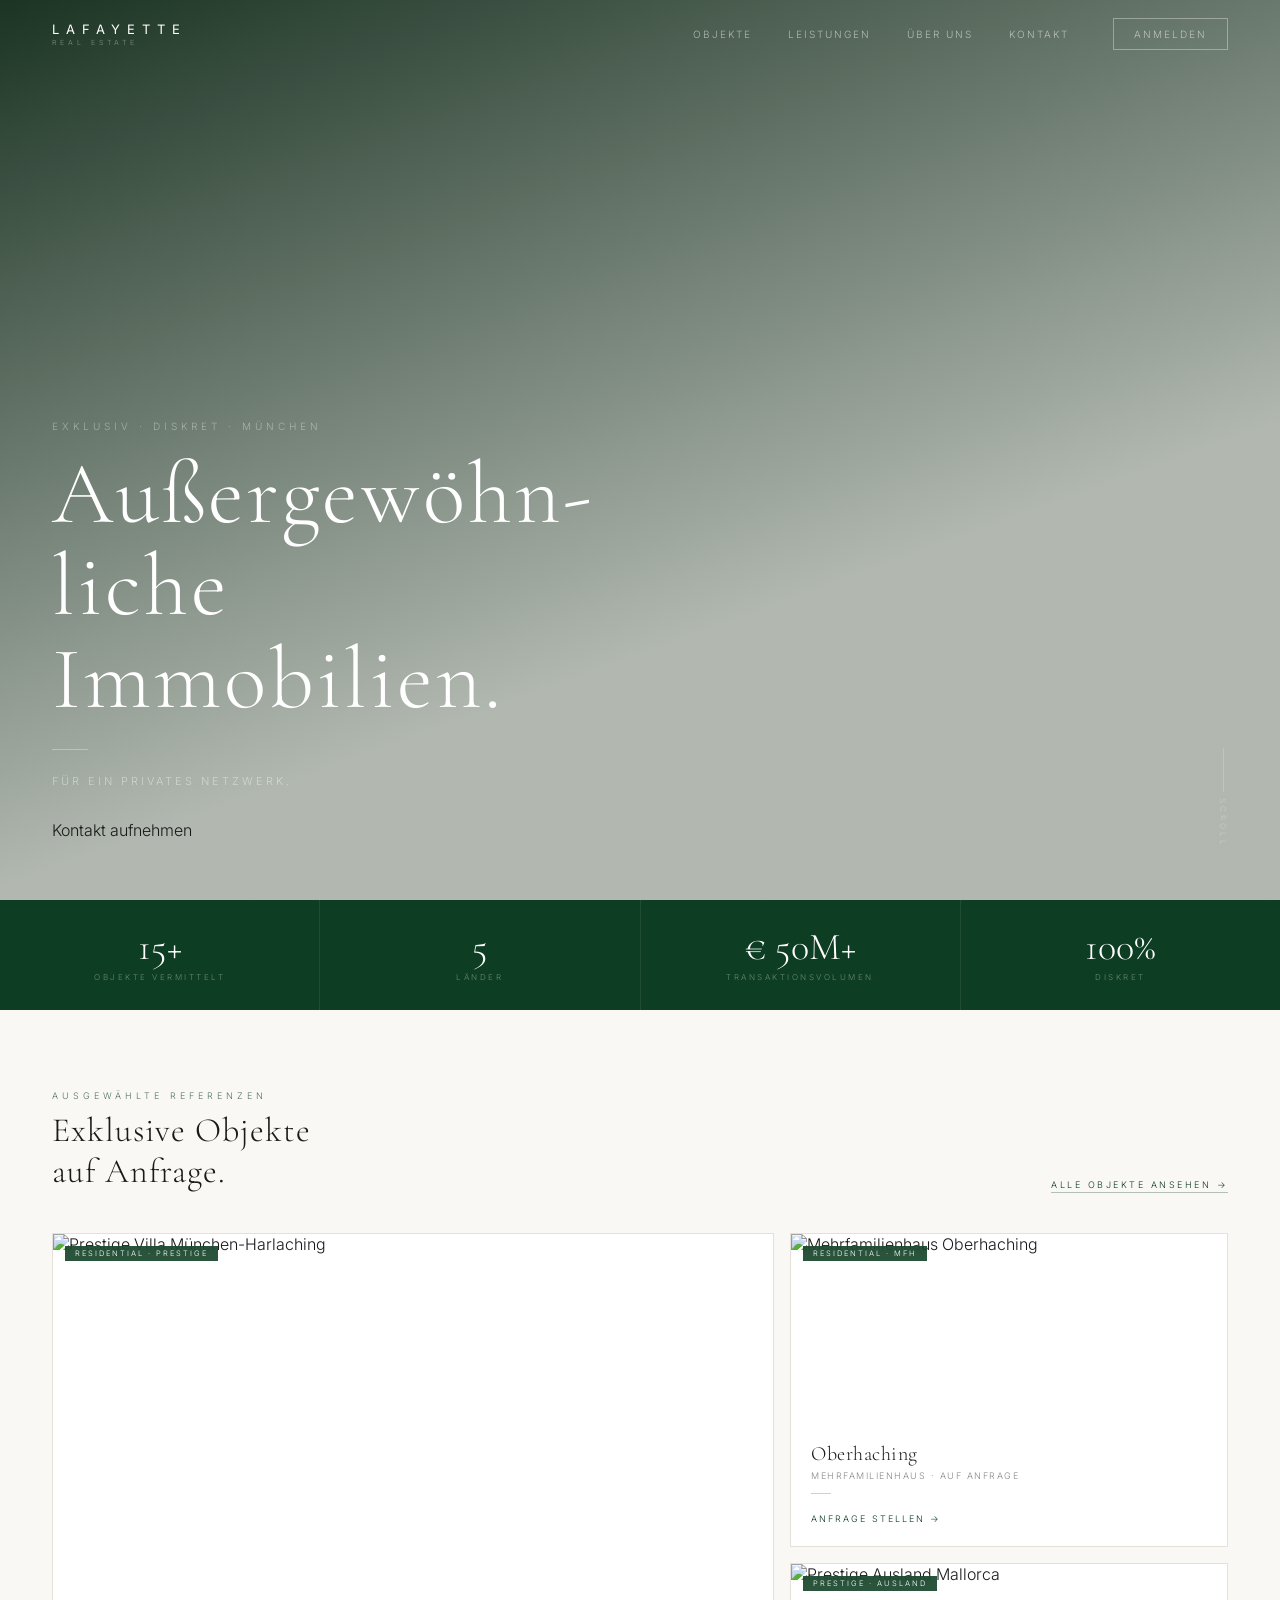
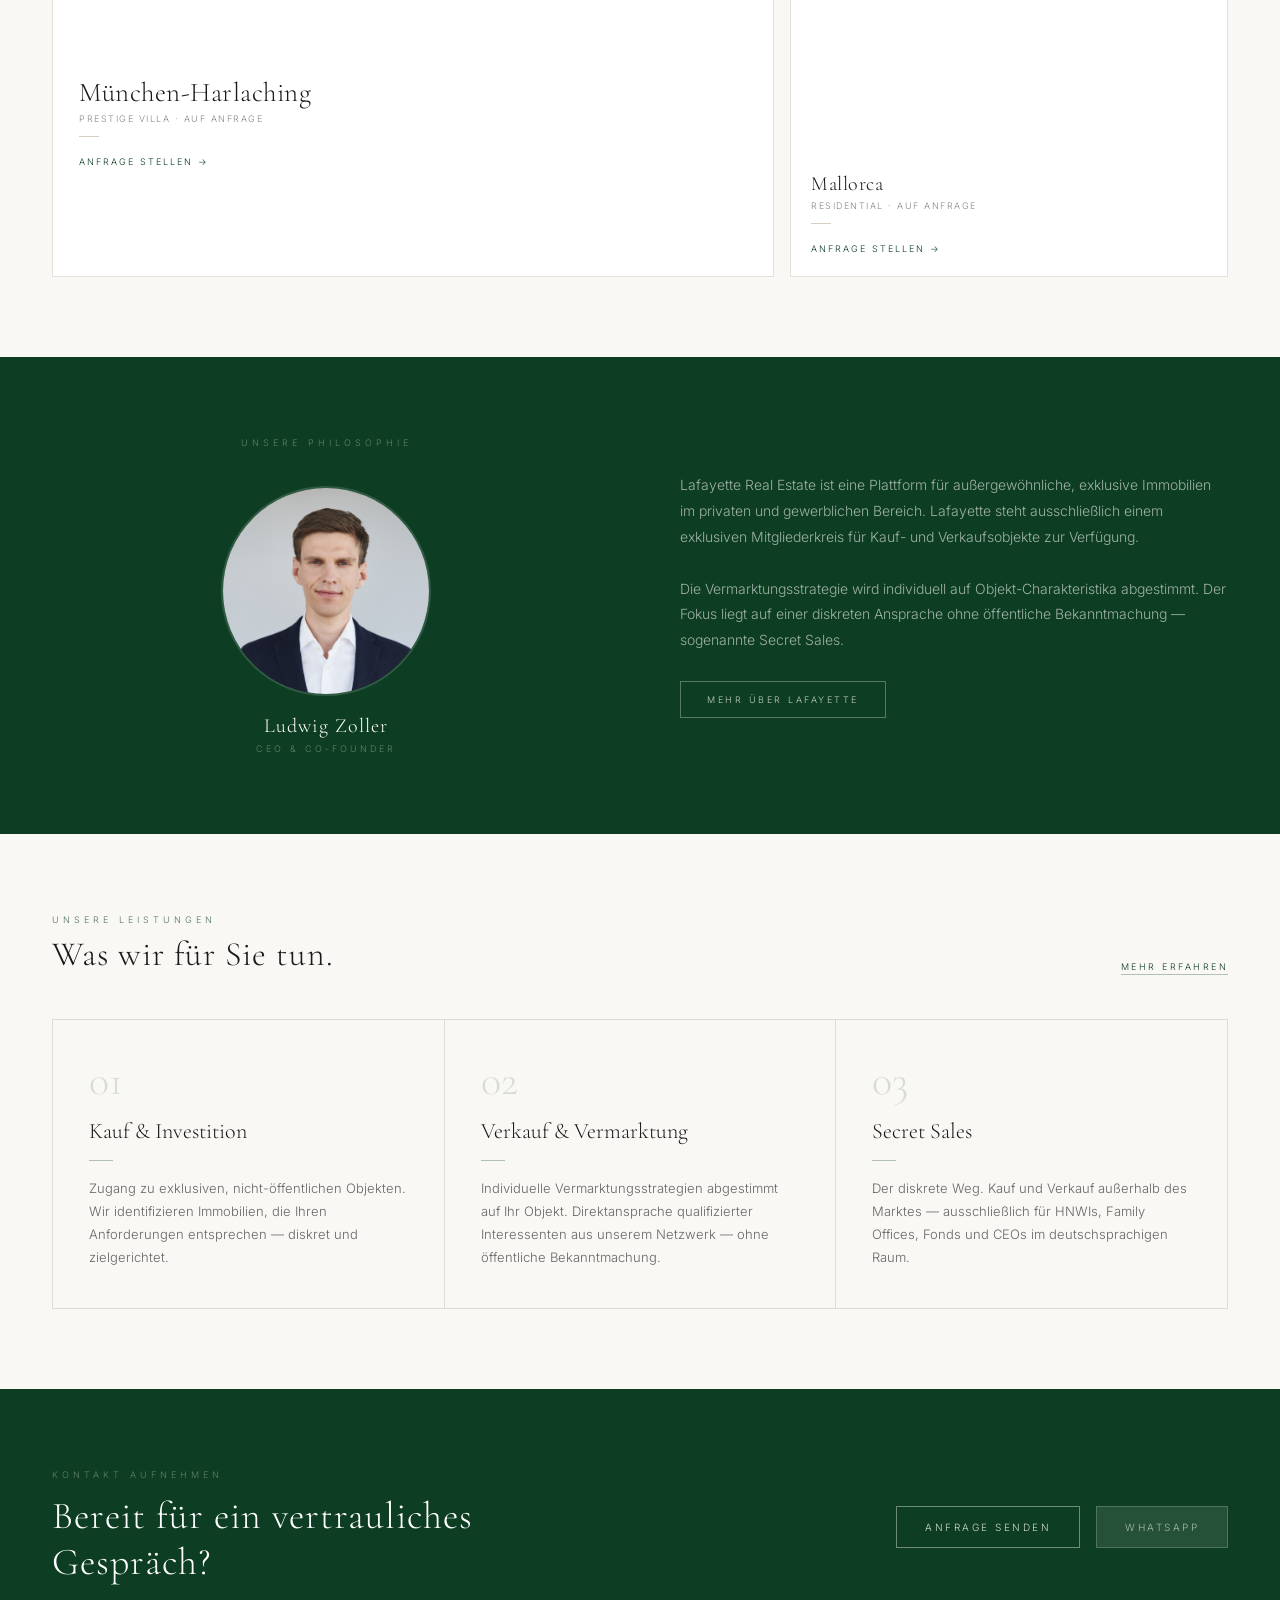
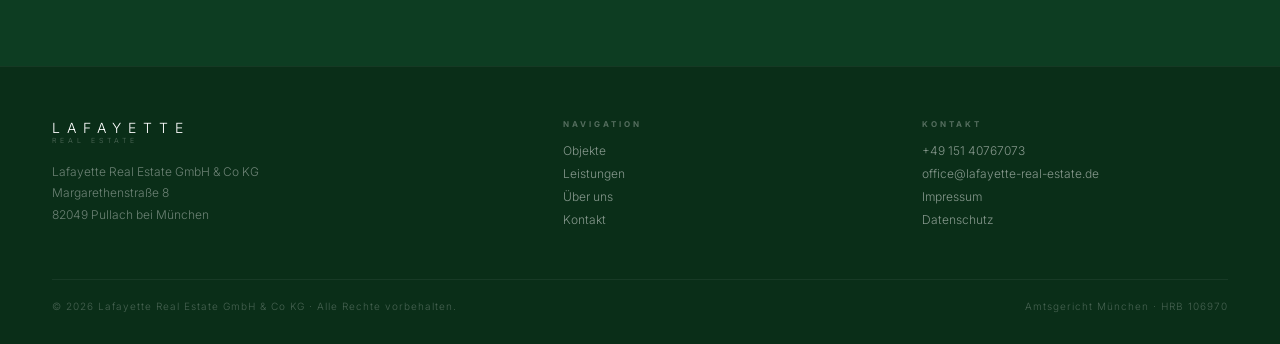
==== index.html @ db7fe3e7 "feat: build homepage (index.html) — hero, stats, properties, philosophy, services, CTA" ====
<!DOCTYPE html>
<html lang="de">
<head>
  <meta charset="UTF-8">
  <meta name="viewport" content="width=device-width, initial-scale=1">
  <title>Lafayette Real Estate — Exklusive Immobilien München</title>
  <meta name="description" content="Lafayette Real Estate ist eine Plattform für außergewöhnliche exklusive Immobilien im privaten und gewerblichen Bereich.">

  <link rel="preconnect" href="https://fonts.googleapis.com">
  <link rel="preconnect" href="https://fonts.gstatic.com" crossorigin>
  <link href="https://fonts.googleapis.com/css2?family=Cormorant+Garamond:ital,wght@0,200;0,300;0,400;1,200;1,300&family=Inter:wght@300;400;500&display=swap" rel="stylesheet">

  <link rel="stylesheet" href="assets/css/variables.css">
  <link rel="stylesheet" href="assets/css/base.css">
  <link rel="stylesheet" href="assets/css/components/navbar.css">
  <link rel="stylesheet" href="assets/css/components/footer.css">
  <link rel="stylesheet" href="assets/css/components/property-card.css">
  <link rel="stylesheet" href="assets/css/components/buttons.css">
  <link rel="stylesheet" href="assets/css/components/forms.css">
  <link rel="stylesheet" href="assets/css/components/page-hero.css">
  <link rel="stylesheet" href="assets/css/pages/home.css">
</head>
<body>

  <!-- ======= NAVBAR ======= -->
  <nav id="main-nav">
    <a href="index.html" class="nav-logo">
      <div class="nav-logo__name">Lafayette</div>
      <div class="nav-logo__sub">Real Estate</div>
    </a>
    <div class="nav-links">
      <a href="objekte.html">Objekte</a>
      <a href="leistungen.html">Leistungen</a>
      <a href="ueber-uns.html">Über uns</a>
      <a href="kontakt.html">Kontakt</a>
      <a href="anmelden.html" class="nav-links__cta">Anmelden</a>
    </div>
  </nav>

  <main>

    <!-- ======= HERO ======= -->
    <section class="hero">
      <div class="hero-body">
        <div class="hero-eyebrow">Exklusiv · Diskret · München</div>
        <h1 class="hero-headline">Außer&shy;gewöhn&shy;liche<br>Immo&shy;bilien.</h1>
        <div class="hero-divider"></div>
        <div class="hero-tagline">Für ein privates Netzwerk.</div>
        <a href="kontakt.html" class="hero-cta">Kontakt aufnehmen</a>
      </div>
      <div class="hero-scroll">
        <div class="scroll-line"></div>
        <span>Scroll</span>
      </div>
    </section>

    <!-- ======= STATS BAR ======= -->
    <div class="stats-bar">
      <div class="stat-item">
        <div class="stat-num">15+</div>
        <div class="stat-lbl">Objekte vermittelt</div>
      </div>
      <div class="stat-item">
        <div class="stat-num">5</div>
        <div class="stat-lbl">Länder</div>
      </div>
      <div class="stat-item">
        <div class="stat-num">€ 50M+</div>
        <div class="stat-lbl">Transaktionsvolumen</div>
      </div>
      <div class="stat-item">
        <div class="stat-num">100%</div>
        <div class="stat-lbl">Diskret</div>
      </div>
    </div>

    <!-- ======= FEATURED PROPERTIES ======= -->
    <section class="featured">
      <div class="section-header">
        <div>
          <div class="section-label">Ausgewählte Referenzen</div>
          <h2 class="section-title">Exklusive Objekte<br>auf Anfrage.</h2>
        </div>
        <a href="objekte.html" class="view-all">Alle Objekte ansehen →</a>
      </div>

      <div class="prop-grid">

        <!-- Card 1: large, spanning 2 rows -->
        <div class="prop-card prop-card-main" data-categories="residential prestige">
          <div class="prop-card__img">
            <img src="https://images.unsplash.com/photo-1600596542815-ffad4c1539a9?w=1000&q=85" alt="Prestige Villa München-Harlaching">
            <div class="prop-badge">Residential · Prestige</div>
          </div>
          <div class="prop-card__body">
            <div class="prop-card__location">München-Harlaching</div>
            <div class="prop-card__type">Prestige Villa · Auf Anfrage</div>
            <div class="prop-card__divider"></div>
            <a href="objekte/musterhaus.html" class="prop-card__cta">Anfrage stellen →</a>
          </div>
        </div>

        <!-- Card 2: small, top right -->
        <div class="prop-card prop-card-side" data-categories="residential mfh">
          <div class="prop-card__img">
            <img src="https://images.unsplash.com/photo-1613977257363-707ba9348227?w=700&q=80" alt="Mehrfamilienhaus Oberhaching">
            <div class="prop-badge">Residential · MFH</div>
          </div>
          <div class="prop-card__body">
            <div class="prop-card__location">Oberhaching</div>
            <div class="prop-card__type">Mehrfamilienhaus · Auf Anfrage</div>
            <div class="prop-card__divider"></div>
            <a href="objekte.html" class="prop-card__cta">Anfrage stellen →</a>
          </div>
        </div>

        <!-- Card 3: small, bottom right -->
        <div class="prop-card prop-card-side" data-categories="prestige ausland">
          <div class="prop-card__img">
            <img src="https://images.unsplash.com/photo-1512917774080-9991f1c4c750?w=700&q=80" alt="Prestige Ausland Mallorca">
            <div class="prop-badge">Prestige · Ausland</div>
          </div>
          <div class="prop-card__body">
            <div class="prop-card__location">Mallorca</div>
            <div class="prop-card__type">Residential · Auf Anfrage</div>
            <div class="prop-card__divider"></div>
            <a href="objekte.html" class="prop-card__cta">Anfrage stellen →</a>
          </div>
        </div>

      </div>
    </section>

    <!-- ======= PHILOSOPHY ======= -->
    <section class="philosophy">
      <div style="display:flex;flex-direction:column;align-items:center;text-align:center;gap:18px;">
        <div class="phil-label" style="text-align:center">Unsere Philosophie</div>
        <div style="width:210px;height:210px;border-radius:50%;overflow:hidden;border:2px solid rgba(255,255,255,0.15);flex-shrink:0;">
          <img src="assets/images/ludwig_company.jpg" alt="Ludwig Zoller — CEO &amp; Co-Founder Lafayette Real Estate" style="width:100%;height:100%;object-fit:cover;object-position:top;">
        </div>
        <div>
          <div style="font-family:'Cormorant Garamond',serif;font-weight:300;font-size:20px;letter-spacing:1px;color:white;">Ludwig Zoller</div>
          <div style="font-family:'Inter',sans-serif;font-size:9px;letter-spacing:3px;color:rgba(255,255,255,0.35);text-transform:uppercase;margin-top:5px;">CEO &amp; Co-Founder</div>
        </div>
      </div>
      <div>
        <p class="phil-body">Lafayette Real Estate ist eine Plattform für außergewöhnliche, exklusive Immobilien im privaten und gewerblichen Bereich. Lafayette steht ausschließlich einem exklusiven Mitgliederkreis für Kauf- und Verkaufsobjekte zur Verfügung.<br><br>Die Vermarktungsstrategie wird individuell auf Objekt-Charakteristika abgestimmt. Der Fokus liegt auf einer diskreten Ansprache ohne öffentliche Bekanntmachung — sogenannte Secret Sales.</p>
        <a href="ueber-uns.html" class="phil-cta">Mehr über Lafayette</a>
      </div>
    </section>

    <!-- ======= SERVICES ======= -->
    <section class="services">
      <div class="section-header">
        <div>
          <div class="section-label">Unsere Leistungen</div>
          <h2 class="section-title">Was wir für Sie tun.</h2>
        </div>
        <a href="leistungen.html" class="view-all">Mehr erfahren</a>
      </div>
      <div class="services-grid">
        <div class="service-item">
          <div class="service-num">01</div>
          <div class="service-name">Kauf &amp; Investition</div>
          <div class="service-divider"></div>
          <p class="service-desc">Zugang zu exklusiven, nicht-öffentlichen Objekten. Wir identifizieren Immobilien, die Ihren Anforderungen entsprechen — diskret und zielgerichtet.</p>
        </div>
        <div class="service-item">
          <div class="service-num">02</div>
          <div class="service-name">Verkauf &amp; Vermarktung</div>
          <div class="service-divider"></div>
          <p class="service-desc">Individuelle Vermarktungsstrategien abgestimmt auf Ihr Objekt. Direktansprache qualifizierter Interessenten aus unserem Netzwerk — ohne öffentliche Bekanntmachung.</p>
        </div>
        <div class="service-item">
          <div class="service-num">03</div>
          <div class="service-name">Secret Sales</div>
          <div class="service-divider"></div>
          <p class="service-desc">Der diskrete Weg. Kauf und Verkauf außerhalb des Marktes — ausschließlich für HNWIs, Family Offices, Fonds und CEOs im deutschsprachigen Raum.</p>
        </div>
      </div>
    </section>

    <!-- ======= CONTACT CTA ======= -->
    <section class="contact-cta">
      <div class="cta-text">
        <div class="cta-label">Kontakt aufnehmen</div>
        <h2 class="cta-headline">Bereit für ein vertrauliches Gespräch?</h2>
      </div>
      <div class="cta-btns">
        <a href="kontakt.html" class="cta-btn-ghost">Anfrage senden</a>
        <a href="https://wa.me/4915140767073" class="cta-btn-wa" target="_blank" rel="noopener noreferrer">WhatsApp</a>
      </div>
    </section>

  </main>

  <!-- ======= FOOTER ======= -->
  <footer class="site-footer">
    <div class="footer-top">
      <div class="footer-brand">
        <div class="logo-name">Lafayette</div>
        <div class="logo-sub">Real Estate</div>
        <p>Lafayette Real Estate GmbH &amp; Co KG<br>Margarethenstraße 8<br>82049 Pullach bei München</p>
      </div>
      <div class="footer-col">
        <h4>Navigation</h4>
        <a href="objekte.html">Objekte</a>
        <a href="leistungen.html">Leistungen</a>
        <a href="ueber-uns.html">Über uns</a>
        <a href="kontakt.html">Kontakt</a>
      </div>
      <div class="footer-col">
        <h4>Kontakt</h4>
        <a href="tel:+4915140767073">+49 151 40767073</a>
        <a href="mailto:office@lafayette-real-estate.de">office@lafayette-real-estate.de</a>
        <a href="impressum.html">Impressum</a>
        <a href="datenschutz.html">Datenschutz</a>
      </div>
    </div>
    <div class="footer-bottom">
      <p>© 2026 Lafayette Real Estate GmbH &amp; Co KG · Alle Rechte vorbehalten.</p>
      <p>Amtsgericht München · HRB 106970</p>
    </div>
  </footer>

  <script src="assets/js/nav.js"></script>
</body>
</html>
---- assets/css/variables.css ----
:root {
  --color-green:       #0D3D22;
  --color-green-dark:  #0A2E18;
  --color-cream:       #FAF8F4;
  --color-white:       #FFFFFF;
  --color-charcoal:    #1A1A1A;
  --color-gold:        #C9A96E;
  --color-border:      #E5E0D8;
  --color-text-muted:  #666666;
  --color-text-light:  rgba(255,255,255,0.75);
  --color-text-faint:  rgba(255,255,255,0.4);

  --font-display: 'Cormorant Garamond', Georgia, serif;
  --font-body:    'Inter', -apple-system, sans-serif;

  --space-xs:  8px;
  --space-sm:  16px;
  --space-md:  32px;
  --space-lg:  52px;
  --space-xl:  80px;

  --transition-base: 0.25s ease;
  --transition-nav:  0.35s ease;
}
---- assets/css/base.css ----
*, *::before, *::after { margin: 0; padding: 0; box-sizing: border-box; }
html { scroll-behavior: smooth; }
body {
  font-family: var(--font-body);
  font-weight: 300;
  background: var(--color-cream);
  color: var(--color-charcoal);
  -webkit-font-smoothing: antialiased;
  overflow-x: hidden;
}
a { text-decoration: none; color: inherit; }
img { display: block; max-width: 100%; }
h1, h2, h3 { font-family: var(--font-display); font-weight: 300; line-height: 1.15; }

.section-label {
  font-family: var(--font-body);
  font-size: 9px;
  letter-spacing: 4px;
  text-transform: uppercase;
  color: var(--color-green);
  opacity: 0.7;
  margin-bottom: 10px;
}
.section-label--light {
  color: var(--color-text-faint);
  opacity: 1;
}
---- assets/css/components/navbar.css ----
/* ============ NAVBAR ============ */
#main-nav {
  position: fixed;
  top: 0;
  left: 0;
  right: 0;
  z-index: 100;
  padding: 0 var(--space-lg);
  height: 68px;
  display: flex;
  align-items: center;
  justify-content: space-between;
  transition: background var(--transition-nav), border-color var(--transition-nav);
  background: transparent;
  border-bottom: 1px solid transparent;
}
#main-nav.scrolled {
  background: rgba(10, 40, 22, 0.97);
  border-bottom: 1px solid rgba(255, 255, 255, 0.07);
  backdrop-filter: blur(8px);
}

.nav-logo {
  display: flex;
  flex-direction: column;
  gap: 1px;
  text-decoration: none;
}
.nav-logo__name {
  font-family: var(--font-body);
  font-size: 13px;
  letter-spacing: 7px;
  font-weight: 400;
  color: var(--color-white);
  text-transform: uppercase;
}
.nav-logo__sub {
  font-family: var(--font-body);
  font-size: 7px;
  letter-spacing: 4px;
  color: var(--color-text-faint);
  text-transform: uppercase;
}

.nav-links {
  display: flex;
  gap: 36px;
  align-items: center;
}
.nav-links a {
  font-family: var(--font-body);
  font-size: 10px;
  letter-spacing: 2px;
  text-transform: uppercase;
  color: rgba(255, 255, 255, 0.55);
  text-decoration: none;
  transition: color var(--transition-base);
}
.nav-links a:hover { color: var(--color-white); }
.nav-links a.active {
  color: var(--color-white);
  border-bottom: 1px solid rgba(255, 255, 255, 0.4);
  padding-bottom: 2px;
}

.nav-links__cta {
  border: 1px solid rgba(255, 255, 255, 0.35);
  padding: 9px 20px;
  font-family: var(--font-body);
  font-size: 9px;
  letter-spacing: 2.5px;
  text-transform: uppercase;
  color: rgba(255, 255, 255, 0.85);
  text-decoration: none;
  transition: background var(--transition-base), color var(--transition-base);
  margin-left: 8px;
}
.nav-links__cta:hover { background: rgba(255, 255, 255, 0.1); }

/* Inner-page variant: solid green background, not fixed */
.site-nav {
  background: var(--color-green);
  padding: 0 var(--space-lg);
  height: 68px;
  display: flex;
  align-items: center;
  justify-content: space-between;
  border-bottom: 1px solid rgba(255, 255, 255, 0.07);
}
---- assets/css/components/footer.css ----
/* ============ FOOTER ============ */
.site-footer {
  background: var(--color-green-dark);
  padding: var(--space-lg) var(--space-lg) 32px;
  border-top: 1px solid rgba(255, 255, 255, 0.05);
}

.footer-top {
  display: grid;
  grid-template-columns: 1.5fr 1fr 1fr;
  gap: var(--space-lg);
  margin-bottom: 44px;
}

.footer-brand .logo-name {
  font-family: var(--font-body);
  font-size: 14px;
  letter-spacing: 7px;
  color: var(--color-white);
  text-transform: uppercase;
}
.footer-brand .logo-sub {
  font-family: var(--font-body);
  font-size: 7px;
  letter-spacing: 4px;
  color: rgba(255, 255, 255, 0.3);
  text-transform: uppercase;
  margin-bottom: 16px;
}
.footer-brand p {
  font-family: var(--font-body);
  font-size: 12px;
  color: rgba(255, 255, 255, 0.4);
  line-height: 1.8;
  font-weight: 300;
}

.footer-col h4 {
  font-family: var(--font-body);
  font-size: 8px;
  letter-spacing: 3px;
  text-transform: uppercase;
  color: rgba(255, 255, 255, 0.3);
  margin-bottom: 14px;
}
.footer-col a {
  display: block;
  font-family: var(--font-body);
  font-size: 12px;
  color: rgba(255, 255, 255, 0.5);
  text-decoration: none;
  margin-bottom: 8px;
  transition: color var(--transition-base);
  font-weight: 300;
}
.footer-col a:hover { color: rgba(255, 255, 255, 0.85); }

.footer-bottom {
  border-top: 1px solid rgba(255, 255, 255, 0.06);
  padding-top: 20px;
  display: flex;
  justify-content: space-between;
  align-items: center;
}
.footer-bottom p {
  font-family: var(--font-body);
  font-size: 10px;
  color: rgba(255, 255, 255, 0.25);
  letter-spacing: 1px;
}
---- assets/css/components/property-card.css ----
/* ============ PROPERTY CARD ============ */
.prop-card {
  background: var(--color-white);
  border: 1px solid var(--color-border);
  overflow: hidden;
  cursor: pointer;
  transition: box-shadow var(--transition-base);
}
.prop-card:hover { box-shadow: 0 8px 32px rgba(0, 0, 0, 0.08); }

.prop-card__img {
  position: relative;
  overflow: hidden;
}
.prop-card__img img {
  width: 100%;
  height: 100%;
  object-fit: cover;
  display: block;
  transition: transform 0.6s ease;
}
.prop-card:hover .prop-card__img img { transform: scale(1.04); }

.prop-badge {
  position: absolute;
  top: 12px;
  left: 12px;
  background: rgba(13, 61, 34, 0.88);
  backdrop-filter: blur(4px);
  padding: 3px 10px;
  font-family: var(--font-body);
  font-size: 7.5px;
  letter-spacing: 2px;
  color: var(--color-white);
  text-transform: uppercase;
}

.prop-card__body {
  padding: 18px 20px 20px;
}

.prop-card__location {
  font-family: var(--font-display);
  font-weight: 300;
  font-size: 20px;
  color: var(--color-charcoal);
  letter-spacing: 0.5px;
  margin-bottom: 4px;
}

.prop-card__type {
  font-family: var(--font-body);
  font-size: 9px;
  color: #888;
  letter-spacing: 1.5px;
  text-transform: uppercase;
  margin-bottom: 12px;
}

.prop-card__divider {
  width: 20px;
  height: 1px;
  background: #D5CFC5;
  margin-bottom: 12px;
}

.prop-card__cta {
  font-family: var(--font-body);
  font-size: 9px;
  letter-spacing: 2px;
  color: var(--color-green);
  text-transform: uppercase;
}

/* Featured (home page) card size variants */
.prop-card-main { grid-row: 1 / 3; }
.prop-card-main .prop-card__img { height: 420px; }
.prop-card-main .prop-card__body { padding: 22px 26px 26px; }
.prop-card-main .prop-card__location { font-size: 27px; }
.prop-card-side .prop-card__img { height: 190px; }
---- assets/css/components/buttons.css ----
/* ============ BUTTONS ============ */
.btn-ghost {
  display: inline-block;
  align-self: flex-start;
  border: 1px solid rgba(255, 255, 255, 0.4);
  padding: 14px 32px;
  font-family: var(--font-body);
  font-size: 10px;
  letter-spacing: 3px;
  text-transform: uppercase;
  color: rgba(255, 255, 255, 0.85);
  transition: background var(--transition-base);
}
.btn-ghost:hover { background: rgba(255, 255, 255, 0.08); }

.btn-outline {
  display: inline-block;
  border: 1px solid var(--color-green);
  padding: 14px 32px;
  font-family: var(--font-body);
  font-size: 10px;
  letter-spacing: 3px;
  text-transform: uppercase;
  color: var(--color-green);
  transition: background var(--transition-base), color var(--transition-base);
}
.btn-outline:hover { background: var(--color-green); color: white; }

.btn-solid {
  display: inline-block;
  background: var(--color-green);
  border: 1px solid var(--color-green);
  padding: 14px 32px;
  font-family: var(--font-body);
  font-size: 10px;
  letter-spacing: 3px;
  text-transform: uppercase;
  color: white;
  cursor: pointer;
  transition: background var(--transition-base);
}
.btn-solid:hover { background: var(--color-green-dark); }
---- assets/css/components/forms.css ----
/* ============ FORMS ============ */
.form-group { margin-bottom: 16px; }
.form-group-row {
  display: grid;
  grid-template-columns: 1fr 1fr;
  gap: 12px;
  margin-bottom: 16px;
}

.form-label {
  font-family: var(--font-body);
  font-size: 9px;
  letter-spacing: 2.5px;
  text-transform: uppercase;
  color: #888;
  display: block;
  margin-bottom: 6px;
}

.form-input {
  width: 100%;
  border: 1px solid #E0DBD4;
  padding: 13px 16px;
  background: var(--color-white);
  font-family: var(--font-body);
  font-size: 13px;
  color: var(--color-charcoal);
  outline: none;
  transition: border-color var(--transition-base);
}
.form-input:focus { border-color: var(--color-green); }
.form-input::placeholder { color: #BBB; }

.form-select {
  width: 100%;
  border: 1px solid #E0DBD4;
  padding: 13px 16px;
  background: var(--color-white);
  font-family: var(--font-body);
  font-size: 13px;
  color: var(--color-charcoal);
  outline: none;
  appearance: none;
  background-image: url("data:image/svg+xml,%3Csvg xmlns='http://www.w3.org/2000/svg' width='10' height='6'%3E%3Cpath d='M0 0l5 6 5-6z' fill='%23aaa'/%3E%3C/svg%3E");
  background-repeat: no-repeat;
  background-position: right 16px center;
}

.form-textarea {
  width: 100%;
  border: 1px solid #E0DBD4;
  padding: 13px 16px;
  background: var(--color-white);
  font-family: var(--font-body);
  font-size: 13px;
  color: var(--color-charcoal);
  outline: none;
  resize: none;
  transition: border-color var(--transition-base);
}
.form-textarea:focus { border-color: var(--color-green); }

.form-privacy {
  font-family: var(--font-body);
  font-size: 10px;
  color: #AAA;
  line-height: 1.6;
  margin-top: 4px;
}
.form-privacy a { color: var(--color-green); text-decoration: none; }
---- assets/css/components/page-hero.css ----
/* ============ PAGE HERO (inner pages) ============ */
.page-hero {
  background: var(--color-green);
  padding: 60px var(--space-lg) var(--space-lg);
}
.page-hero__breadcrumb {
  font-family: var(--font-body);
  font-size: 9px;
  letter-spacing: 2px;
  color: rgba(255, 255, 255, 0.3);
  text-transform: uppercase;
  margin-bottom: 18px;
}
.page-hero__title {
  font-family: var(--font-display);
  font-weight: 200;
  font-size: 52px;
  letter-spacing: 3px;
  color: white;
  line-height: 1.1;
}
.page-hero__subtitle {
  font-family: var(--font-body);
  font-size: 11px;
  color: rgba(255, 255, 255, 0.4);
  letter-spacing: 2px;
  text-transform: uppercase;
  margin-top: 14px;
}
---- assets/css/pages/home.css ----
/* ============ HOME PAGE — HERO ============ */
.hero {
  position: relative;
  height: 100vh;
  min-height: 620px;
  background:
    linear-gradient(160deg, rgba(8, 35, 18, 0.92) 0%, rgba(8, 35, 18, 0.3) 65%),
    url('https://images.unsplash.com/photo-1600596542815-ffad4c1539a9?w=1800&q=85') center/cover no-repeat;
  display: flex;
  flex-direction: column;
}
.hero-body {
  flex: 1;
  display: flex;
  flex-direction: column;
  justify-content: flex-end;
  padding: 0 var(--space-lg) 60px;
}
.hero-eyebrow {
  font-family: var(--font-body);
  font-size: 10px;
  letter-spacing: 4px;
  color: var(--color-text-faint);
  text-transform: uppercase;
  margin-bottom: 16px;
}
.hero-headline {
  font-family: var(--font-display);
  font-weight: 200;
  font-size: clamp(52px, 7vw, 88px);
  line-height: 1.05;
  letter-spacing: 3px;
  color: var(--color-white);
  max-width: 640px;
}
.hero-divider {
  width: 36px;
  height: 1px;
  background: rgba(255, 255, 255, 0.3);
  margin: 24px 0;
}
.hero-tagline {
  font-family: var(--font-body);
  font-size: 11px;
  letter-spacing: 3px;
  color: rgba(255, 255, 255, 0.45);
  text-transform: uppercase;
  margin-bottom: 32px;
}
.hero-scroll {
  position: absolute;
  bottom: var(--space-lg);
  right: var(--space-lg);
  display: flex;
  flex-direction: column;
  align-items: center;
  gap: 6px;
}
.hero-scroll span {
  font-family: var(--font-body);
  font-size: 8px;
  letter-spacing: 3px;
  color: rgba(255, 255, 255, 0.3);
  writing-mode: vertical-rl;
  text-transform: uppercase;
}
.hero-scroll .scroll-line {
  width: 1px;
  height: 44px;
  background: rgba(255, 255, 255, 0.2);
}

/* ============ STATS BAR ============ */
.stats-bar {
  background: var(--color-green);
  display: flex;
}
.stat-item {
  flex: 1;
  text-align: center;
  padding: 28px 20px;
  border-right: 1px solid rgba(255, 255, 255, 0.08);
}
.stat-item:last-child { border-right: none; }
.stat-num {
  font-family: var(--font-display);
  font-weight: 200;
  font-size: 38px;
  color: var(--color-white);
  line-height: 1;
}
.stat-lbl {
  font-family: var(--font-body);
  font-size: 8px;
  letter-spacing: 2.5px;
  color: rgba(255, 255, 255, 0.38);
  text-transform: uppercase;
  margin-top: 6px;
}

/* ============ FEATURED PROPERTIES ============ */
.featured {
  background: var(--color-cream);
  padding: var(--space-xl) var(--space-lg);
}
.section-header {
  display: flex;
  justify-content: space-between;
  align-items: flex-end;
  margin-bottom: 40px;
}
.section-title {
  font-family: var(--font-display);
  font-weight: 300;
  font-size: 34px;
  letter-spacing: 1px;
  color: var(--color-charcoal);
  line-height: 1.2;
}
.view-all {
  font-family: var(--font-body);
  font-size: 9px;
  letter-spacing: 2.5px;
  text-transform: uppercase;
  color: var(--color-green);
  text-decoration: none;
  border-bottom: 1px solid rgba(13, 61, 34, 0.3);
  padding-bottom: 2px;
  white-space: nowrap;
  margin-left: 24px;
}

.prop-grid {
  display: grid;
  grid-template-columns: 1.65fr 1fr;
  grid-template-rows: auto auto;
  gap: 16px;
}

/* ============ PHILOSOPHY STRIP ============ */
.philosophy {
  background: var(--color-green);
  padding: var(--space-xl) var(--space-lg);
  display: grid;
  grid-template-columns: 1fr 1fr;
  gap: var(--space-xl);
  align-items: center;
}
.phil-label {
  font-family: var(--font-body);
  font-size: 9px;
  letter-spacing: 4px;
  text-transform: uppercase;
  color: rgba(255, 255, 255, 0.35);
  margin-bottom: 20px;
}
.phil-quote {
  font-family: var(--font-display);
  font-weight: 200;
  font-style: italic;
  font-size: 30px;
  line-height: 1.4;
  color: var(--color-white);
  letter-spacing: 0.5px;
}
.phil-body {
  font-family: var(--font-body);
  font-weight: 300;
  font-size: 14px;
  line-height: 1.85;
  color: rgba(255, 255, 255, 0.6);
  margin-bottom: 28px;
}
.phil-cta {
  display: inline-block;
  border: 1px solid rgba(255, 255, 255, 0.3);
  padding: 12px 26px;
  font-family: var(--font-body);
  font-size: 9px;
  letter-spacing: 2.5px;
  text-transform: uppercase;
  color: var(--color-text-light);
  text-decoration: none;
}

/* ============ SERVICES ============ */
.services {
  background: var(--color-cream);
  padding: var(--space-xl) var(--space-lg);
}
.services-grid {
  display: grid;
  grid-template-columns: 1fr 1fr 1fr;
  gap: 1px;
  background: #E0DBD4;
  margin-top: 44px;
  border: 1px solid #E0DBD4;
}
.service-item {
  background: var(--color-cream);
  padding: 40px 36px;
  transition: background var(--transition-base);
  cursor: default;
}
.service-item:hover { background: var(--color-white); }
.service-num {
  font-family: var(--font-display);
  font-weight: 200;
  font-size: 42px;
  color: rgba(13, 61, 34, 0.15);
  line-height: 1;
  margin-bottom: 16px;
}
.service-name {
  font-family: var(--font-display);
  font-weight: 300;
  font-size: 22px;
  color: var(--color-charcoal);
  margin-bottom: 12px;
}
.service-desc {
  font-family: var(--font-body);
  font-weight: 300;
  font-size: 13px;
  color: var(--color-text-muted);
  line-height: 1.75;
}
.service-divider {
  width: 24px;
  height: 1px;
  background: var(--color-green);
  opacity: 0.3;
  margin: 16px 0;
}

/* ============ CONTACT CTA ============ */
.contact-cta {
  background: var(--color-green);
  padding: var(--space-xl) var(--space-lg);
  display: flex;
  align-items: center;
  justify-content: space-between;
  gap: 40px;
}
.cta-label {
  font-family: var(--font-body);
  font-size: 9px;
  letter-spacing: 4px;
  text-transform: uppercase;
  color: rgba(255, 255, 255, 0.35);
  margin-bottom: 14px;
}
.cta-headline {
  font-family: var(--font-display);
  font-weight: 200;
  font-size: 38px;
  color: var(--color-white);
  line-height: 1.2;
  letter-spacing: 1px;
  max-width: 480px;
}
.cta-btns { display: flex; gap: 16px; flex-shrink: 0; }
.cta-btn-ghost {
  border: 1px solid rgba(255, 255, 255, 0.4);
  padding: 14px 28px;
  font-family: var(--font-body);
  font-size: 10px;
  letter-spacing: 2.5px;
  text-transform: uppercase;
  color: rgba(255, 255, 255, 0.8);
  text-decoration: none;
  white-space: nowrap;
}
.cta-btn-wa {
  background: rgba(255, 255, 255, 0.1);
  border: 1px solid rgba(255, 255, 255, 0.2);
  padding: 14px 28px;
  font-family: var(--font-body);
  font-size: 10px;
  letter-spacing: 2.5px;
  text-transform: uppercase;
  color: rgba(255, 255, 255, 0.6);
  text-decoration: none;
  white-space: nowrap;
}
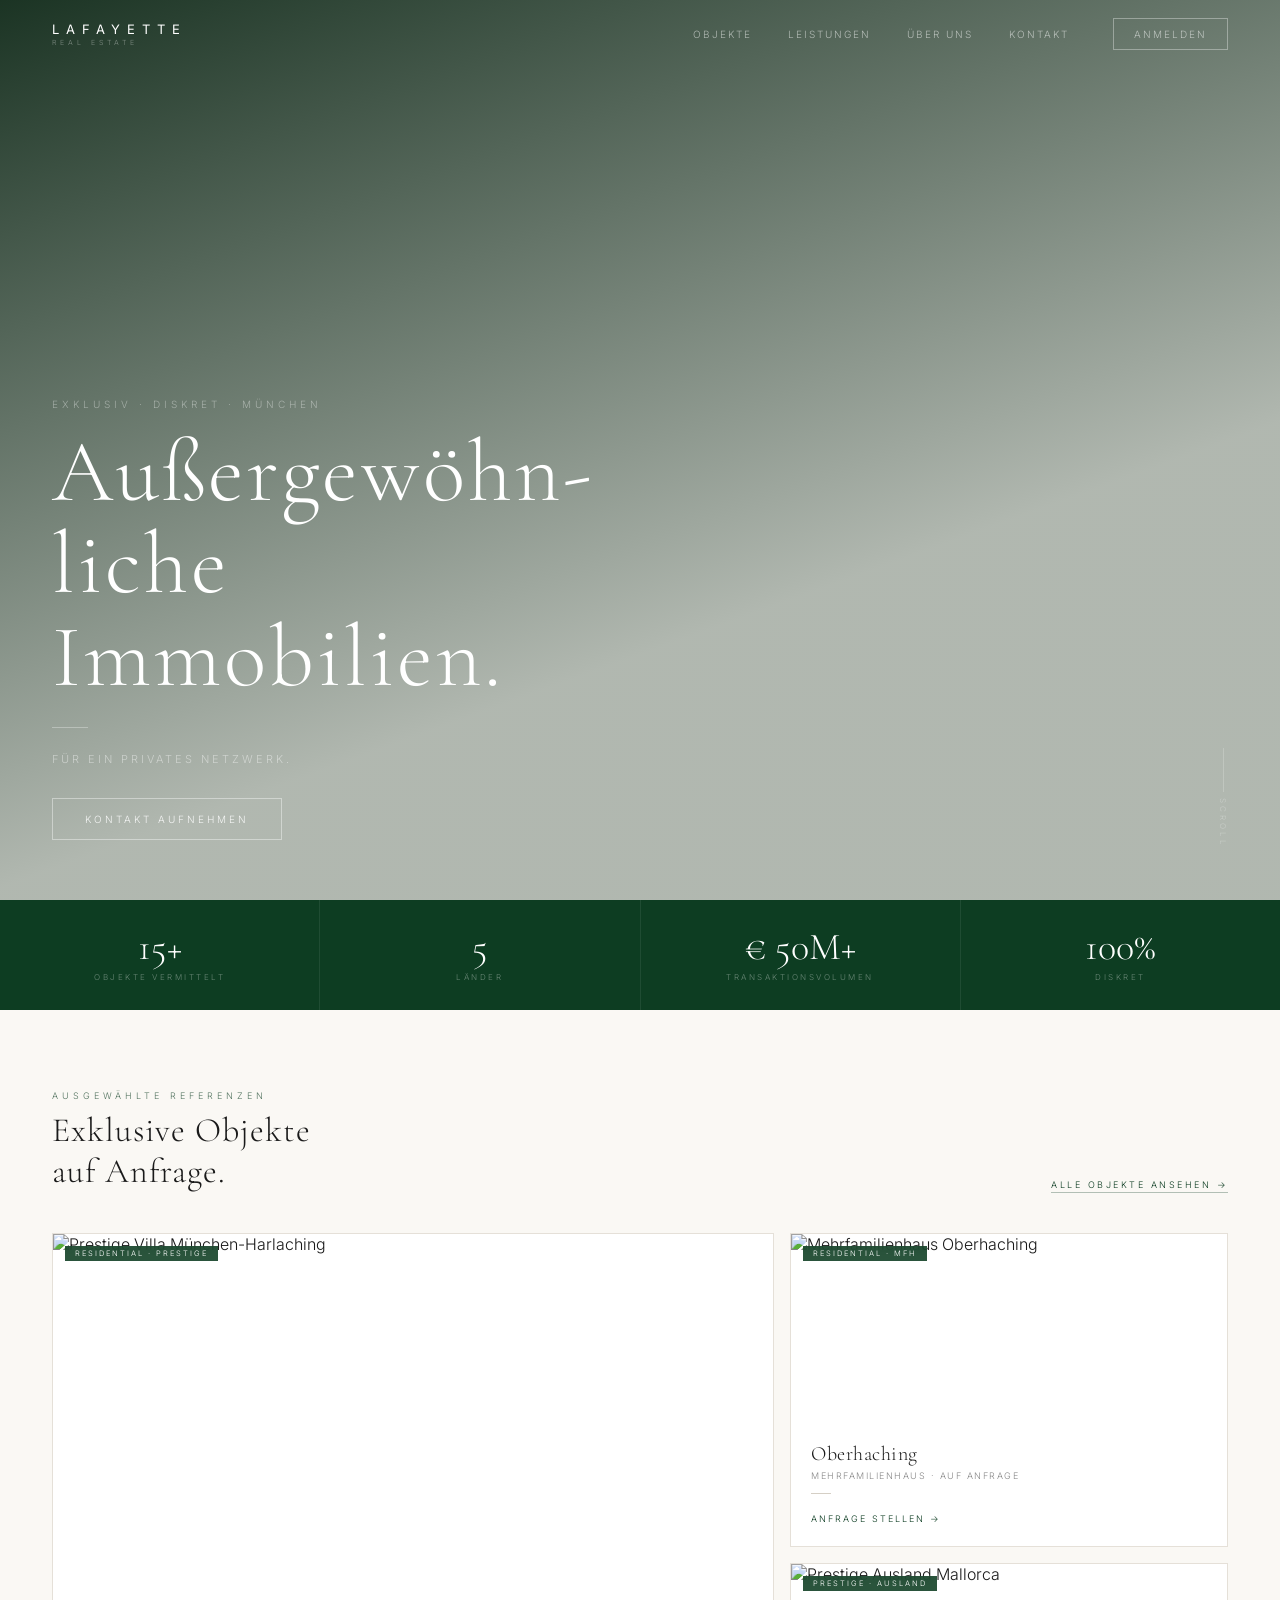
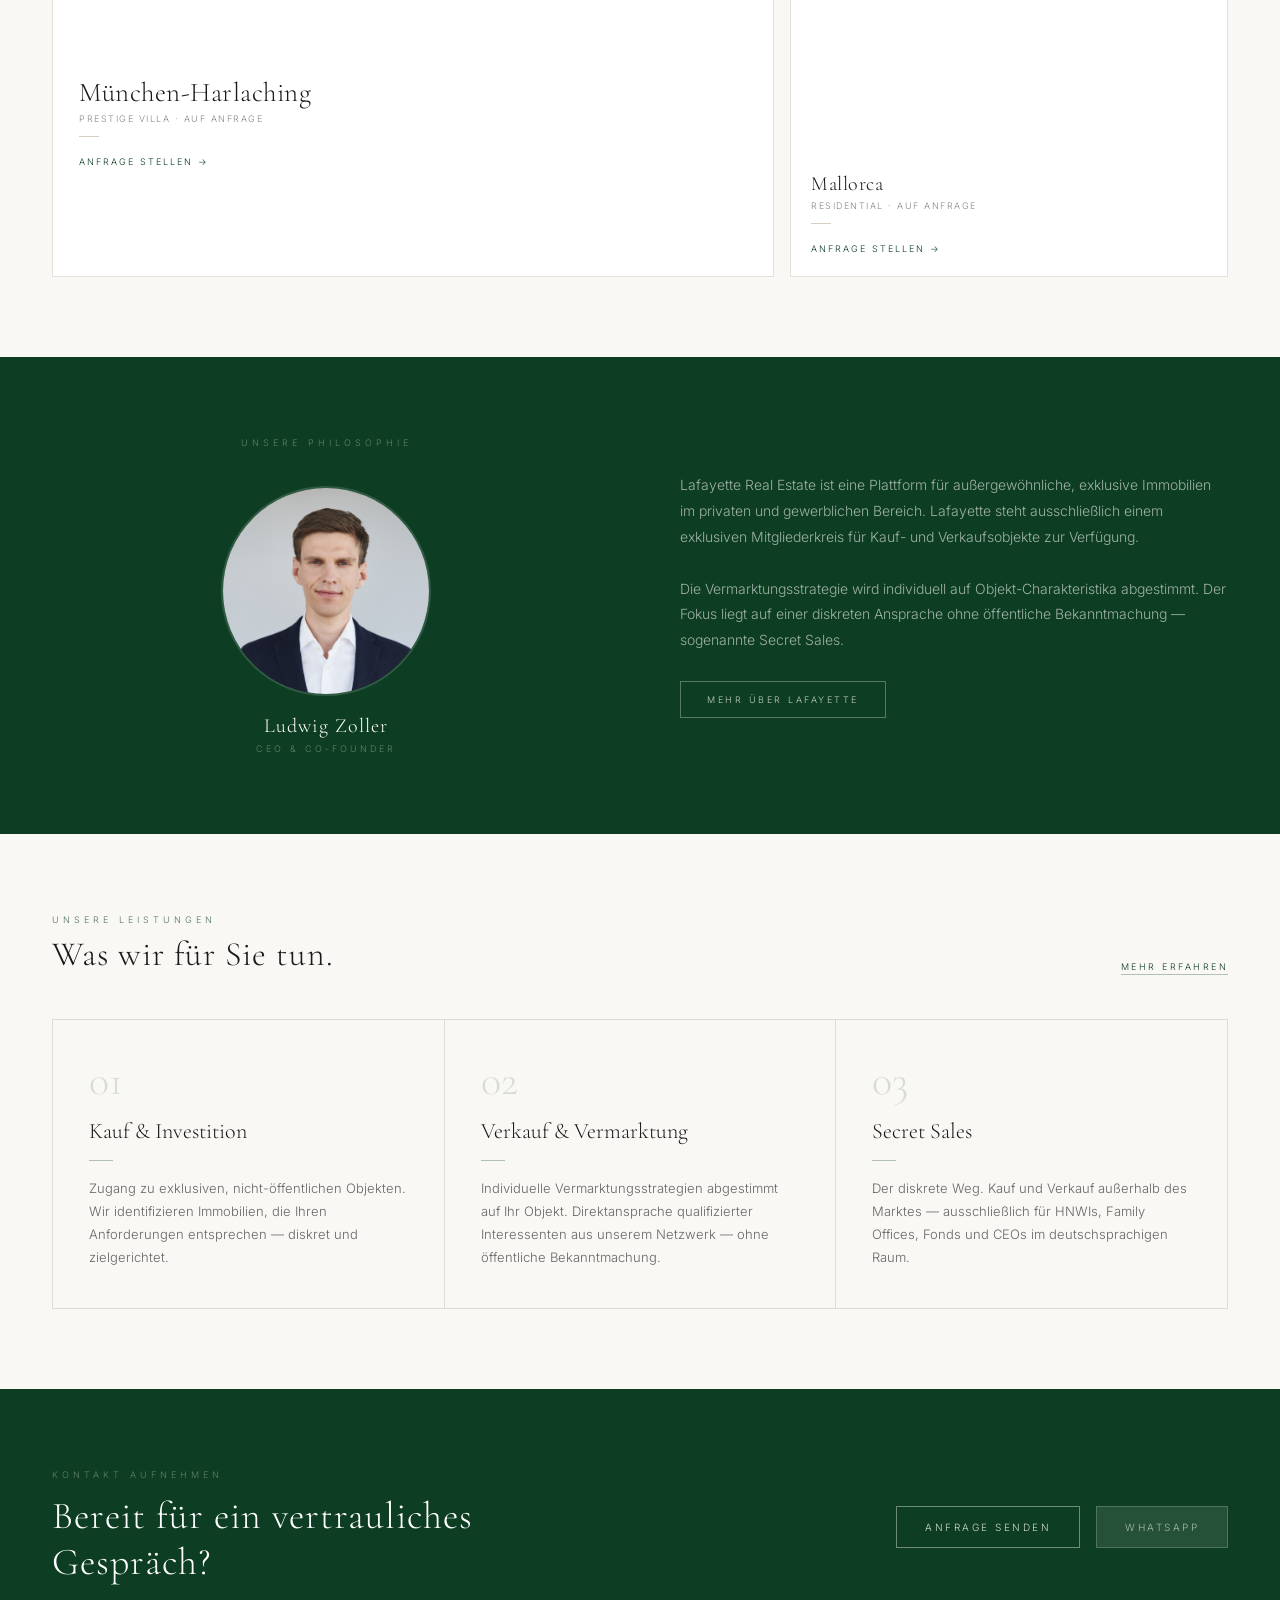
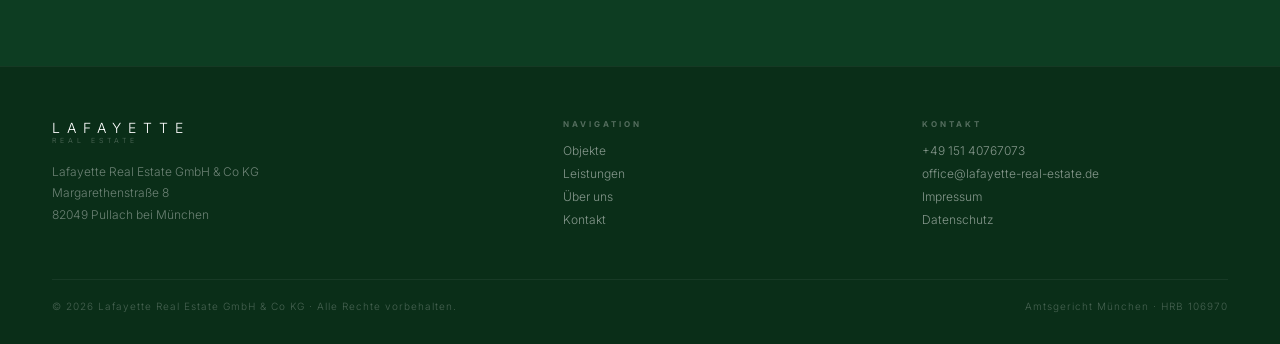
==== commit 725d1f38: "fix: code review fixes on homepage — hero CTA, philosophy CSS, accessibility, stats-bar" ====
--- a/index.html
+++ b/index.html
@@ -4,6 +4,7 @@
   <meta charset="UTF-8">
   <meta name="viewport" content="width=device-width, initial-scale=1">
   <title>Lafayette Real Estate — Exklusive Immobilien München</title>
+  <link rel="icon" href="data:,">
   <meta name="description" content="Lafayette Real Estate ist eine Plattform für außergewöhnliche exklusive Immobilien im privaten und gewerblichen Bereich.">
 
   <link rel="preconnect" href="https://fonts.googleapis.com">
@@ -23,7 +24,7 @@
 <body>
 
   <!-- ======= NAVBAR ======= -->
-  <nav id="main-nav">
+  <nav id="main-nav" aria-label="Hauptnavigation">
     <a href="index.html" class="nav-logo">
       <div class="nav-logo__name">Lafayette</div>
       <div class="nav-logo__sub">Real Estate</div>
@@ -40,13 +41,13 @@
   <main>
 
     <!-- ======= HERO ======= -->
-    <section class="hero">
+    <section class="hero" aria-labelledby="hero-headline">
       <div class="hero-body">
         <div class="hero-eyebrow">Exklusiv · Diskret · München</div>
-        <h1 class="hero-headline">Außer&shy;gewöhn&shy;liche<br>Immo&shy;bilien.</h1>
+        <h1 id="hero-headline" class="hero-headline">Außer&shy;gewöhn&shy;liche<br>Immo&shy;bilien.</h1>
         <div class="hero-divider"></div>
         <div class="hero-tagline">Für ein privates Netzwerk.</div>
-        <a href="kontakt.html" class="hero-cta">Kontakt aufnehmen</a>
+        <a href="kontakt.html" class="btn-ghost">Kontakt aufnehmen</a>
       </div>
       <div class="hero-scroll">
         <div class="scroll-line"></div>
@@ -87,44 +88,50 @@
       <div class="prop-grid">
 
         <!-- Card 1: large, spanning 2 rows -->
-        <div class="prop-card prop-card-main" data-categories="residential prestige">
-          <div class="prop-card__img">
-            <img src="https://images.unsplash.com/photo-1600596542815-ffad4c1539a9?w=1000&q=85" alt="Prestige Villa München-Harlaching">
-            <div class="prop-badge">Residential · Prestige</div>
+        <div class="prop-card-wrap featured__main" data-categories="residential">
+          <div class="prop-card prop-card-main">
+            <div class="prop-card__img">
+              <img src="https://images.unsplash.com/photo-1600596542815-ffad4c1539a9?w=1000&q=85" alt="Prestige Villa München-Harlaching">
+              <div class="prop-badge">Residential · Prestige</div>
+            </div>
+            <div class="prop-card__body">
+              <div class="prop-card__location">München-Harlaching</div>
+              <div class="prop-card__type">Prestige Villa · Auf Anfrage</div>
+              <div class="prop-card__divider"></div>
+              <a href="objekte.html" class="prop-card__cta">Anfrage stellen →</a>
+            </div>
           </div>
-          <div class="prop-card__body">
-            <div class="prop-card__location">München-Harlaching</div>
-            <div class="prop-card__type">Prestige Villa · Auf Anfrage</div>
-            <div class="prop-card__divider"></div>
-            <a href="objekte/musterhaus.html" class="prop-card__cta">Anfrage stellen →</a>
+        </div>
+
+        <!-- Card 2: small, top right -->
+        <div class="prop-card-wrap" data-categories="residential">
+          <div class="prop-card prop-card-side">
+            <div class="prop-card__img">
+              <img src="https://images.unsplash.com/photo-1613977257363-707ba9348227?w=700&q=80" alt="Mehrfamilienhaus Oberhaching">
+              <div class="prop-badge">Residential · MFH</div>
+            </div>
+            <div class="prop-card__body">
+              <div class="prop-card__location">Oberhaching</div>
+              <div class="prop-card__type">Mehrfamilienhaus · Auf Anfrage</div>
+              <div class="prop-card__divider"></div>
+              <a href="objekte.html" class="prop-card__cta">Anfrage stellen →</a>
+            </div>
           </div>
         </div>
 
-        <!-- Card 2: small, top right -->
-        <div class="prop-card prop-card-side" data-categories="residential mfh">
-          <div class="prop-card__img">
-            <img src="https://images.unsplash.com/photo-1613977257363-707ba9348227?w=700&q=80" alt="Mehrfamilienhaus Oberhaching">
-            <div class="prop-badge">Residential · MFH</div>
-          </div>
-          <div class="prop-card__body">
-            <div class="prop-card__location">Oberhaching</div>
-            <div class="prop-card__type">Mehrfamilienhaus · Auf Anfrage</div>
-            <div class="prop-card__divider"></div>
-            <a href="objekte.html" class="prop-card__cta">Anfrage stellen →</a>
-          </div>
-        </div>
-
         <!-- Card 3: small, bottom right -->
-        <div class="prop-card prop-card-side" data-categories="prestige ausland">
-          <div class="prop-card__img">
-            <img src="https://images.unsplash.com/photo-1512917774080-9991f1c4c750?w=700&q=80" alt="Prestige Ausland Mallorca">
-            <div class="prop-badge">Prestige · Ausland</div>
-          </div>
-          <div class="prop-card__body">
-            <div class="prop-card__location">Mallorca</div>
-            <div class="prop-card__type">Residential · Auf Anfrage</div>
-            <div class="prop-card__divider"></div>
-            <a href="objekte.html" class="prop-card__cta">Anfrage stellen →</a>
+        <div class="prop-card-wrap" data-categories="ausland">
+          <div class="prop-card prop-card-side">
+            <div class="prop-card__img">
+              <img src="https://images.unsplash.com/photo-1512917774080-9991f1c4c750?w=700&q=80" alt="Prestige Ausland Mallorca">
+              <div class="prop-badge">Prestige · Ausland</div>
+            </div>
+            <div class="prop-card__body">
+              <div class="prop-card__location">Mallorca</div>
+              <div class="prop-card__type">Residential · Auf Anfrage</div>
+              <div class="prop-card__divider"></div>
+              <a href="objekte.html" class="prop-card__cta">Anfrage stellen →</a>
+            </div>
           </div>
         </div>
 
@@ -133,14 +140,14 @@
 
     <!-- ======= PHILOSOPHY ======= -->
     <section class="philosophy">
-      <div style="display:flex;flex-direction:column;align-items:center;text-align:center;gap:18px;">
-        <div class="phil-label" style="text-align:center">Unsere Philosophie</div>
-        <div style="width:210px;height:210px;border-radius:50%;overflow:hidden;border:2px solid rgba(255,255,255,0.15);flex-shrink:0;">
-          <img src="assets/images/ludwig_company.jpg" alt="Ludwig Zoller — CEO &amp; Co-Founder Lafayette Real Estate" style="width:100%;height:100%;object-fit:cover;object-position:top;">
+      <div class="philosophy__person-col">
+        <div class="phil-label">Unsere Philosophie</div>
+        <div class="philosophy__portrait">
+          <img src="assets/images/ludwig_company.jpg" alt="Ludwig Zoller — CEO &amp; Co-Founder Lafayette Real Estate">
         </div>
         <div>
-          <div style="font-family:'Cormorant Garamond',serif;font-weight:300;font-size:20px;letter-spacing:1px;color:white;">Ludwig Zoller</div>
-          <div style="font-family:'Inter',sans-serif;font-size:9px;letter-spacing:3px;color:rgba(255,255,255,0.35);text-transform:uppercase;margin-top:5px;">CEO &amp; Co-Founder</div>
+          <div class="philosophy__name">Ludwig Zoller</div>
+          <div class="philosophy__role">CEO &amp; Co-Founder</div>
         </div>
       </div>
       <div>
--- a/assets/css/components/property-card.css
+++ b/assets/css/components/property-card.css
@@ -73,7 +73,8 @@
 }
 
 /* Featured (home page) card size variants */
-.prop-card-main { grid-row: 1 / 3; }
+.featured__main { grid-row: 1 / 3; }
+.prop-card-main { height: 100%; }
 .prop-card-main .prop-card__img { height: 420px; }
 .prop-card-main .prop-card__body { padding: 22px 26px 26px; }
 .prop-card-main .prop-card__location { font-size: 27px; }
--- a/assets/css/pages/home.css
+++ b/assets/css/pages/home.css
@@ -138,6 +138,42 @@
 }
 
 /* ============ PHILOSOPHY STRIP ============ */
+.philosophy__person-col {
+  display: flex;
+  flex-direction: column;
+  align-items: center;
+  text-align: center;
+  gap: 18px;
+}
+.philosophy__portrait {
+  width: 210px;
+  height: 210px;
+  border-radius: 50%;
+  overflow: hidden;
+  border: 2px solid rgba(255,255,255,0.15);
+  flex-shrink: 0;
+}
+.philosophy__portrait img {
+  width: 100%;
+  height: 100%;
+  object-fit: cover;
+  object-position: top;
+}
+.philosophy__name {
+  font-family: var(--font-display);
+  font-weight: 300;
+  font-size: 20px;
+  letter-spacing: 1px;
+  color: white;
+}
+.philosophy__role {
+  font-family: var(--font-body);
+  font-size: 9px;
+  letter-spacing: 3px;
+  color: rgba(255,255,255,0.35);
+  text-transform: uppercase;
+  margin-top: 5px;
+}
 .philosophy {
   background: var(--color-green);
   padding: var(--space-xl) var(--space-lg);
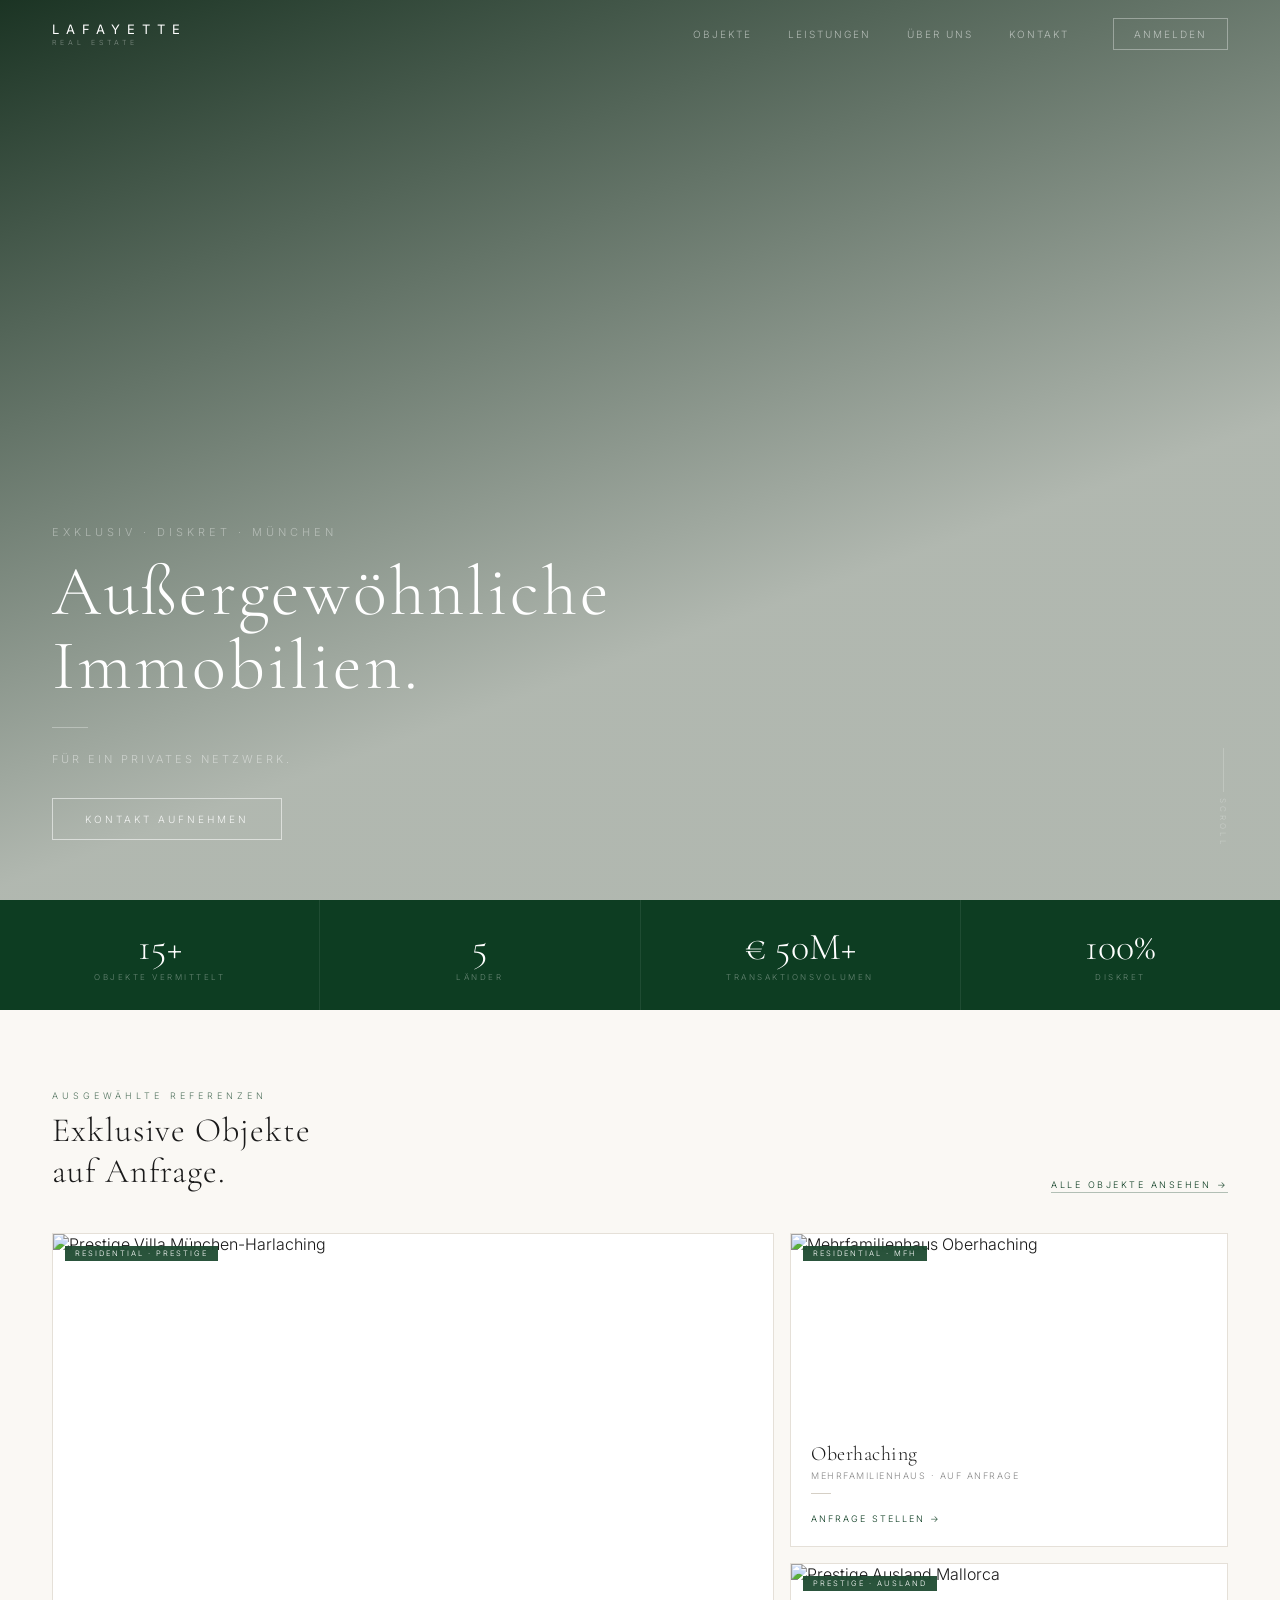
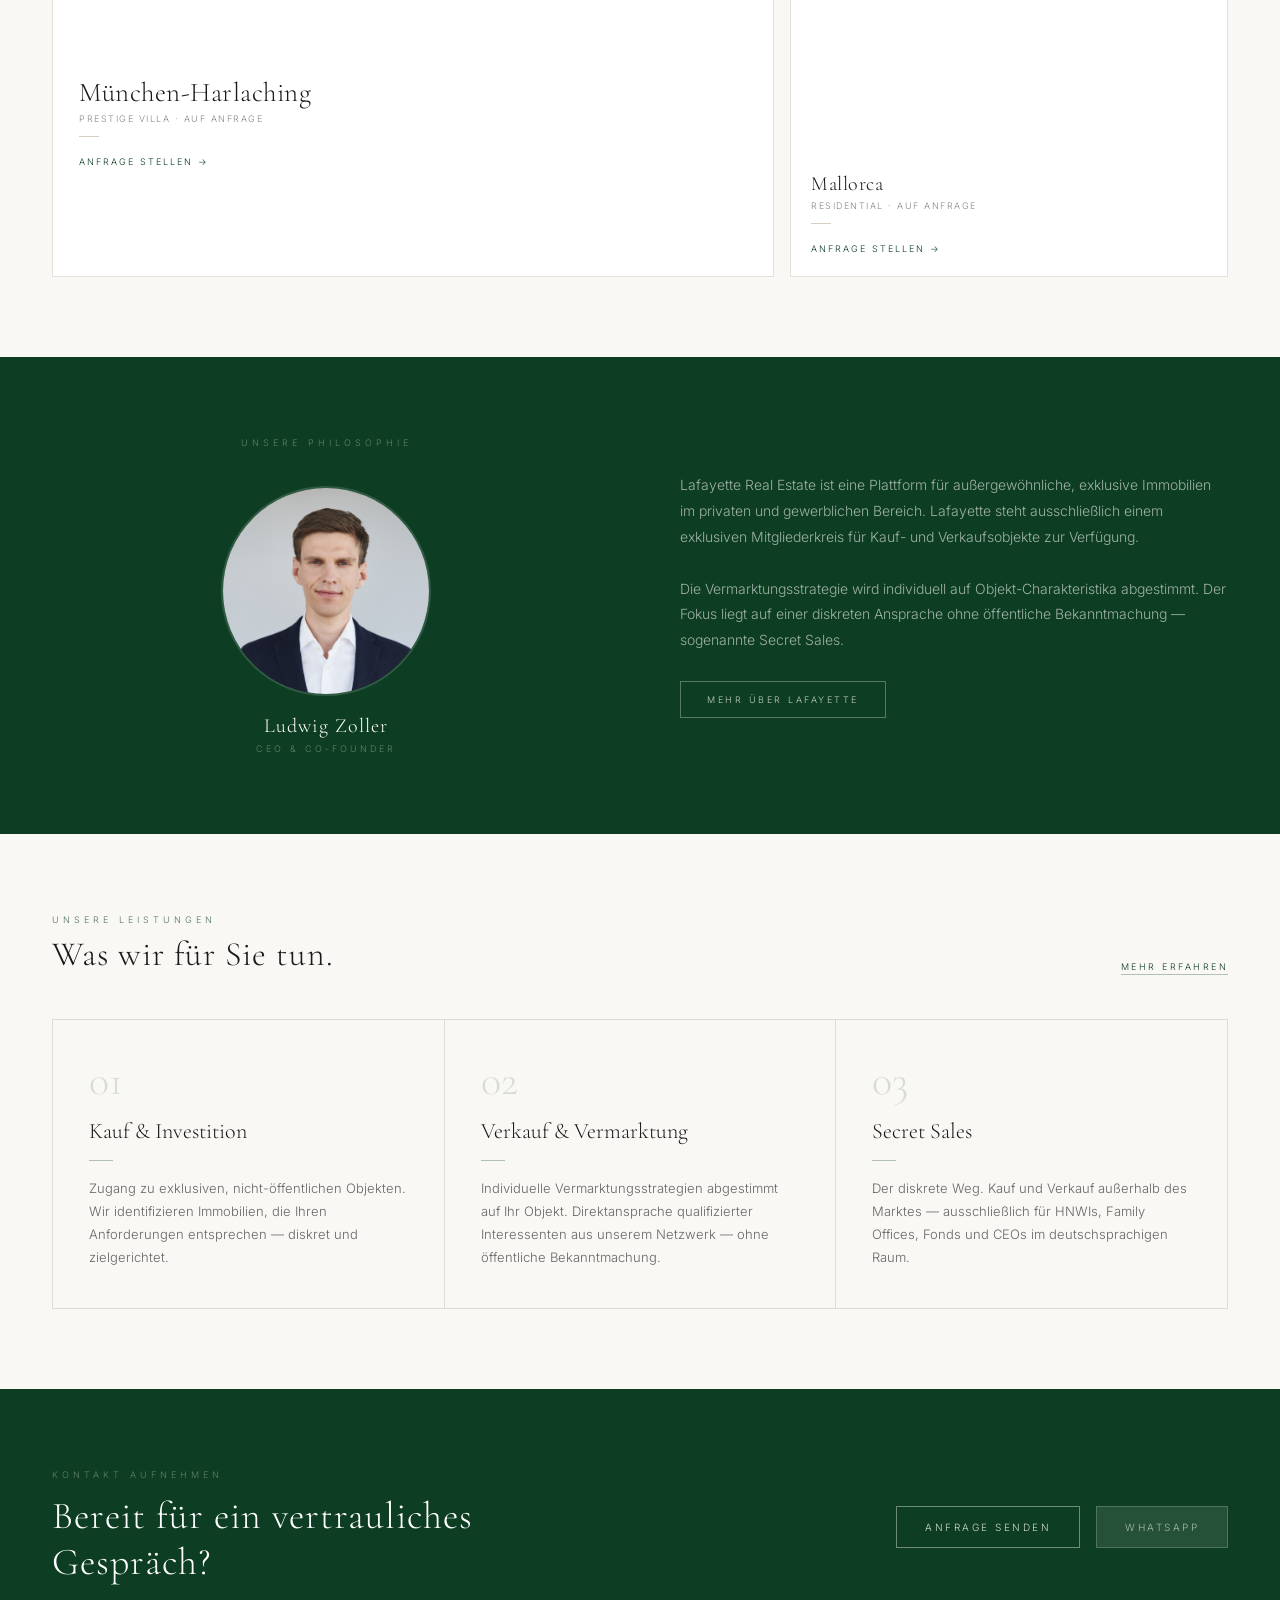
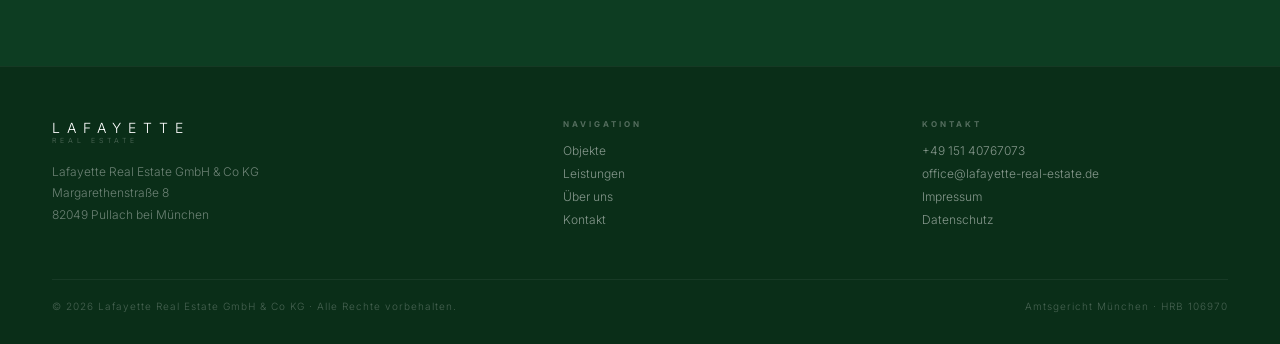
==== commit 7595750d: "fix: safe redirect, defensive guards, add auth.js to all pages" ====
--- a/index.html
+++ b/index.html
@@ -98,7 +98,7 @@
               <div class="prop-card__location">München-Harlaching</div>
               <div class="prop-card__type">Prestige Villa · Auf Anfrage</div>
               <div class="prop-card__divider"></div>
-              <a href="objekte.html" class="prop-card__cta">Anfrage stellen →</a>
+              <a href="objekte/musterhaus.html" class="prop-card__cta">Anfrage stellen →</a>
             </div>
           </div>
         </div>
@@ -231,5 +231,6 @@
   </footer>
 
   <script src="assets/js/nav.js"></script>
+  <script src="assets/js/auth.js"></script>
 </body>
 </html>
--- a/assets/css/base.css
+++ b/assets/css/base.css
@@ -25,3 +25,21 @@
   color: var(--color-text-faint);
   opacity: 1;
 }
+
+.section {
+  padding: var(--space-xl) var(--space-lg);
+}
+.section.cream { background: var(--color-cream); }
+.section.white { background: var(--color-white); }
+.section.green { background: var(--color-green); }
+
+.sec-title {
+  font-family: var(--font-display);
+  font-weight: 300;
+  font-size: 34px;
+  color: var(--color-charcoal);
+  letter-spacing: 1px;
+  line-height: 1.2;
+  margin-bottom: 36px;
+}
+.sec-title.light { color: white; }
--- a/assets/css/components/buttons.css
+++ b/assets/css/components/buttons.css
@@ -2,7 +2,7 @@
 .btn-ghost {
   display: inline-block;
   align-self: flex-start;
-  border: 1px solid rgba(255, 255, 255, 0.4);
+  border: 1px solid rgba(255, 255, 255, 0.55);
   padding: 14px 32px;
   font-family: var(--font-body);
   font-size: 10px;
--- a/assets/css/components/page-hero.css
+++ b/assets/css/components/page-hero.css
@@ -1,7 +1,7 @@
 /* ============ PAGE HERO (inner pages) ============ */
 .page-hero {
   background: var(--color-green);
-  padding: 60px var(--space-lg) var(--space-lg);
+  padding: calc(68px + 40px) var(--space-lg) 52px;  /* 68px nav + 40px visual breathing room */
 }
 .page-hero__breadcrumb {
   font-family: var(--font-body);
@@ -27,3 +27,14 @@
   text-transform: uppercase;
   margin-top: 14px;
 }
+
+/* ============ RESPONSIVE ============ */
+@media (max-width: 479px) {
+  .page-hero {
+    padding: calc(68px + 20px) var(--space-sm) 32px;
+  }
+  .page-hero__title {
+    font-size: 36px;
+    letter-spacing: 1px;
+  }
+}
--- a/assets/css/pages/home.css
+++ b/assets/css/pages/home.css
@@ -15,10 +15,11 @@
   flex-direction: column;
   justify-content: flex-end;
   padding: 0 var(--space-lg) 60px;
+  max-width: 720px;
 }
 .hero-eyebrow {
   font-family: var(--font-body);
-  font-size: 10px;
+  font-size: 11px;
   letter-spacing: 4px;
   color: var(--color-text-faint);
   text-transform: uppercase;
@@ -27,7 +28,7 @@
 .hero-headline {
   font-family: var(--font-display);
   font-weight: 200;
-  font-size: clamp(52px, 7vw, 88px);
+  font-size: clamp(70px, 5.5vw, 110px);
   line-height: 1.05;
   letter-spacing: 3px;
   color: var(--color-white);
@@ -319,3 +320,78 @@
   text-decoration: none;
   white-space: nowrap;
 }
+
+/* ============ RESPONSIVE ============ */
+
+/* Hero — mobile */
+@media (max-width: 479px) {
+  .hero-headline { font-size: clamp(38px, 11vw, 52px); }
+  .hero-body { padding: 0 24px 40px; }
+  .hero .btn-ghost { display: block; text-align: center; }
+  .hero-scroll { display: none; }
+}
+
+/* Hero — small tablet */
+@media (min-width: 480px) and (max-width: 767px) {
+  .hero-headline { font-size: clamp(48px, 9vw, 68px); }
+  .hero-body { padding: 0 36px 48px; }
+}
+
+/* Hero — iPad / large tablet */
+@media (min-width: 768px) and (max-width: 1023px) {
+  .hero-headline { font-size: clamp(56px, 7vw, 84px); }
+  .hero-body { padding: 0 44px 56px; }
+}
+
+/* Stats bar — 2×2 on mobile */
+@media (max-width: 639px) {
+  .stats-bar {
+    display: grid;
+    grid-template-columns: 1fr 1fr;
+  }
+  .stat-item {
+    padding: 20px 14px;
+    border-right: 1px solid rgba(255, 255, 255, 0.08);
+    border-bottom: 1px solid rgba(255, 255, 255, 0.08);
+  }
+  .stat-item:nth-child(2n) { border-right: none; }
+  .stat-item:nth-child(3),
+  .stat-item:nth-child(4) { border-bottom: none; }
+}
+
+/* Featured properties — single column on mobile */
+@media (max-width: 767px) {
+  .featured { padding: var(--space-md) var(--space-sm); }
+  .section-header { flex-direction: column; align-items: flex-start; gap: 12px; }
+  .view-all { margin-left: 0; }
+  .prop-grid { grid-template-columns: 1fr; }
+}
+
+/* Philosophy — stacked on mobile */
+@media (max-width: 767px) {
+  .philosophy {
+    grid-template-columns: 1fr;
+    gap: var(--space-md);
+    padding: var(--space-md) var(--space-sm);
+  }
+  .philosophy__person-col { align-items: center; }
+}
+
+/* Services — single column on mobile */
+@media (max-width: 767px) {
+  .services { padding: var(--space-md) var(--space-sm); }
+  .services-grid { grid-template-columns: 1fr; }
+}
+
+/* Contact CTA — stacked on mobile */
+@media (max-width: 639px) {
+  .contact-cta {
+    flex-direction: column;
+    align-items: flex-start;
+    gap: 24px;
+    padding: var(--space-md) var(--space-sm);
+  }
+  .cta-btns { flex-direction: column; width: 100%; }
+  .cta-btn-ghost,
+  .cta-btn-wa { text-align: center; white-space: normal; }
+}
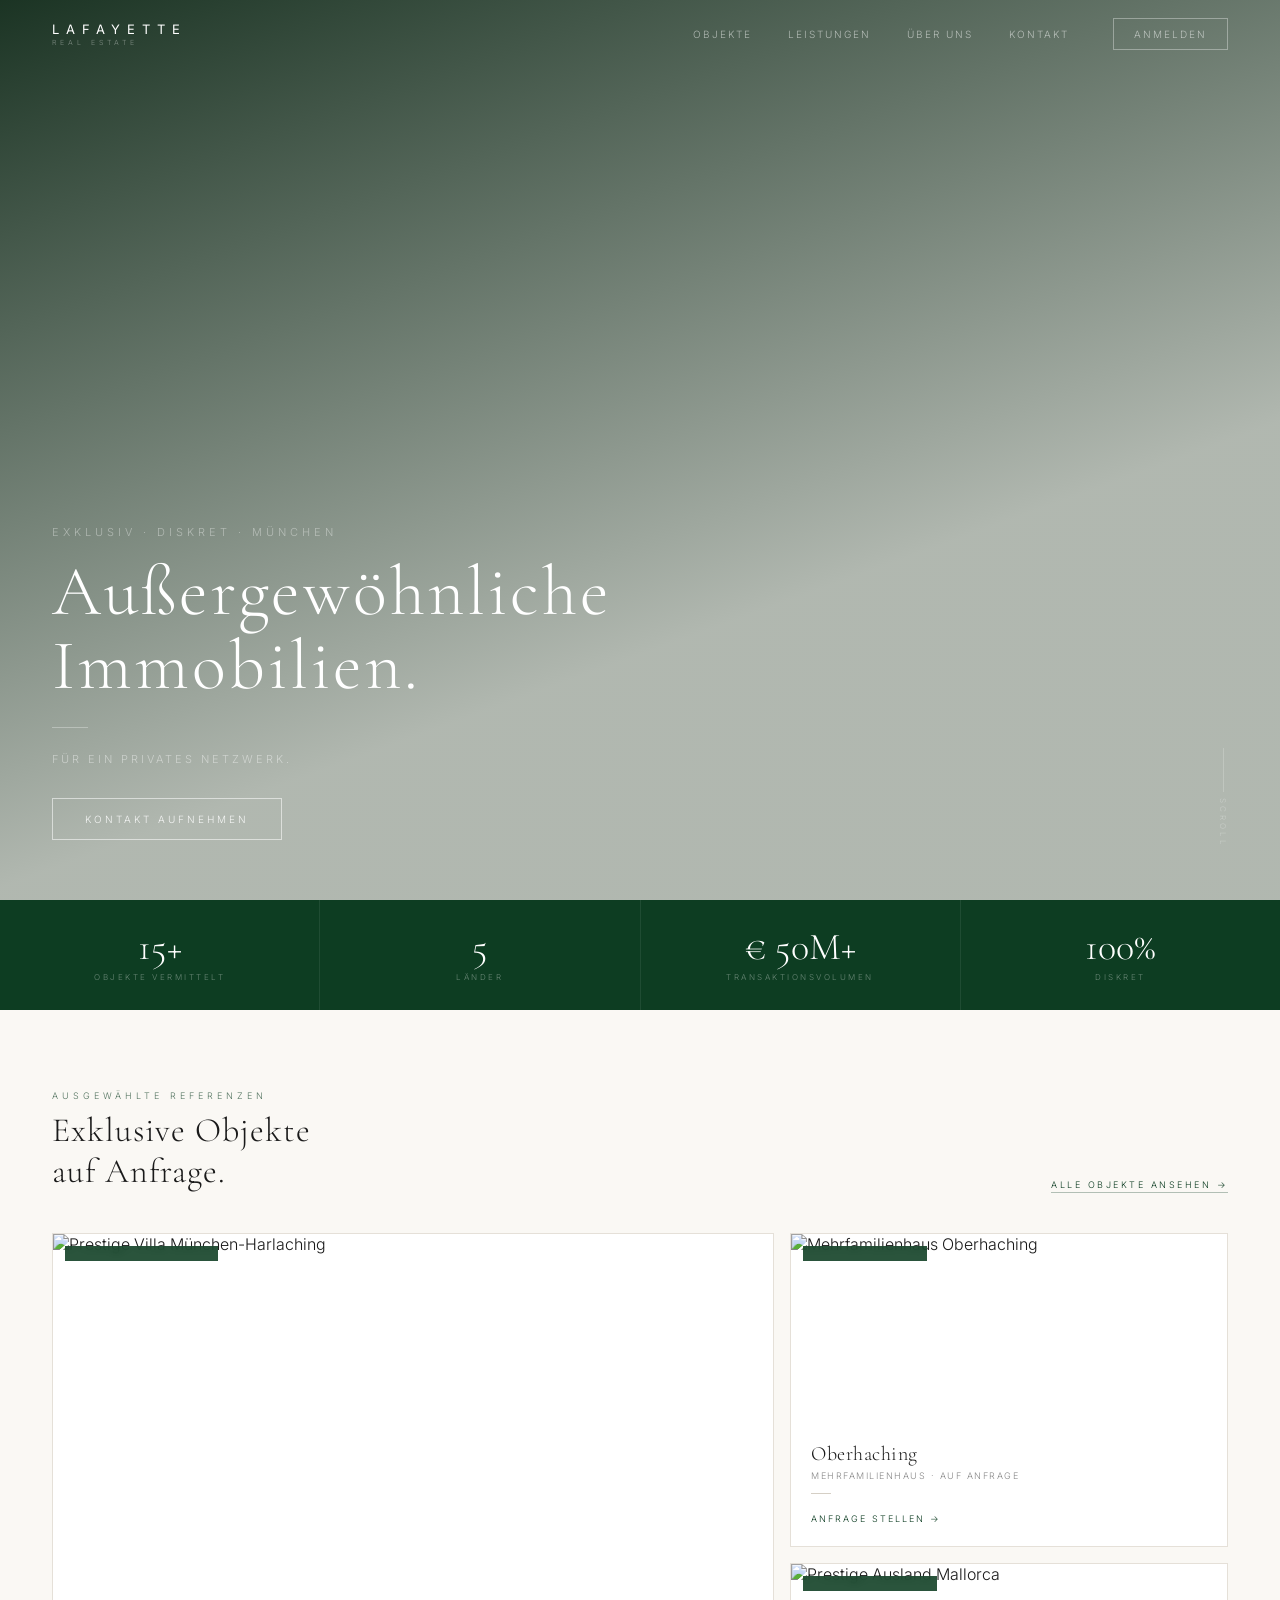
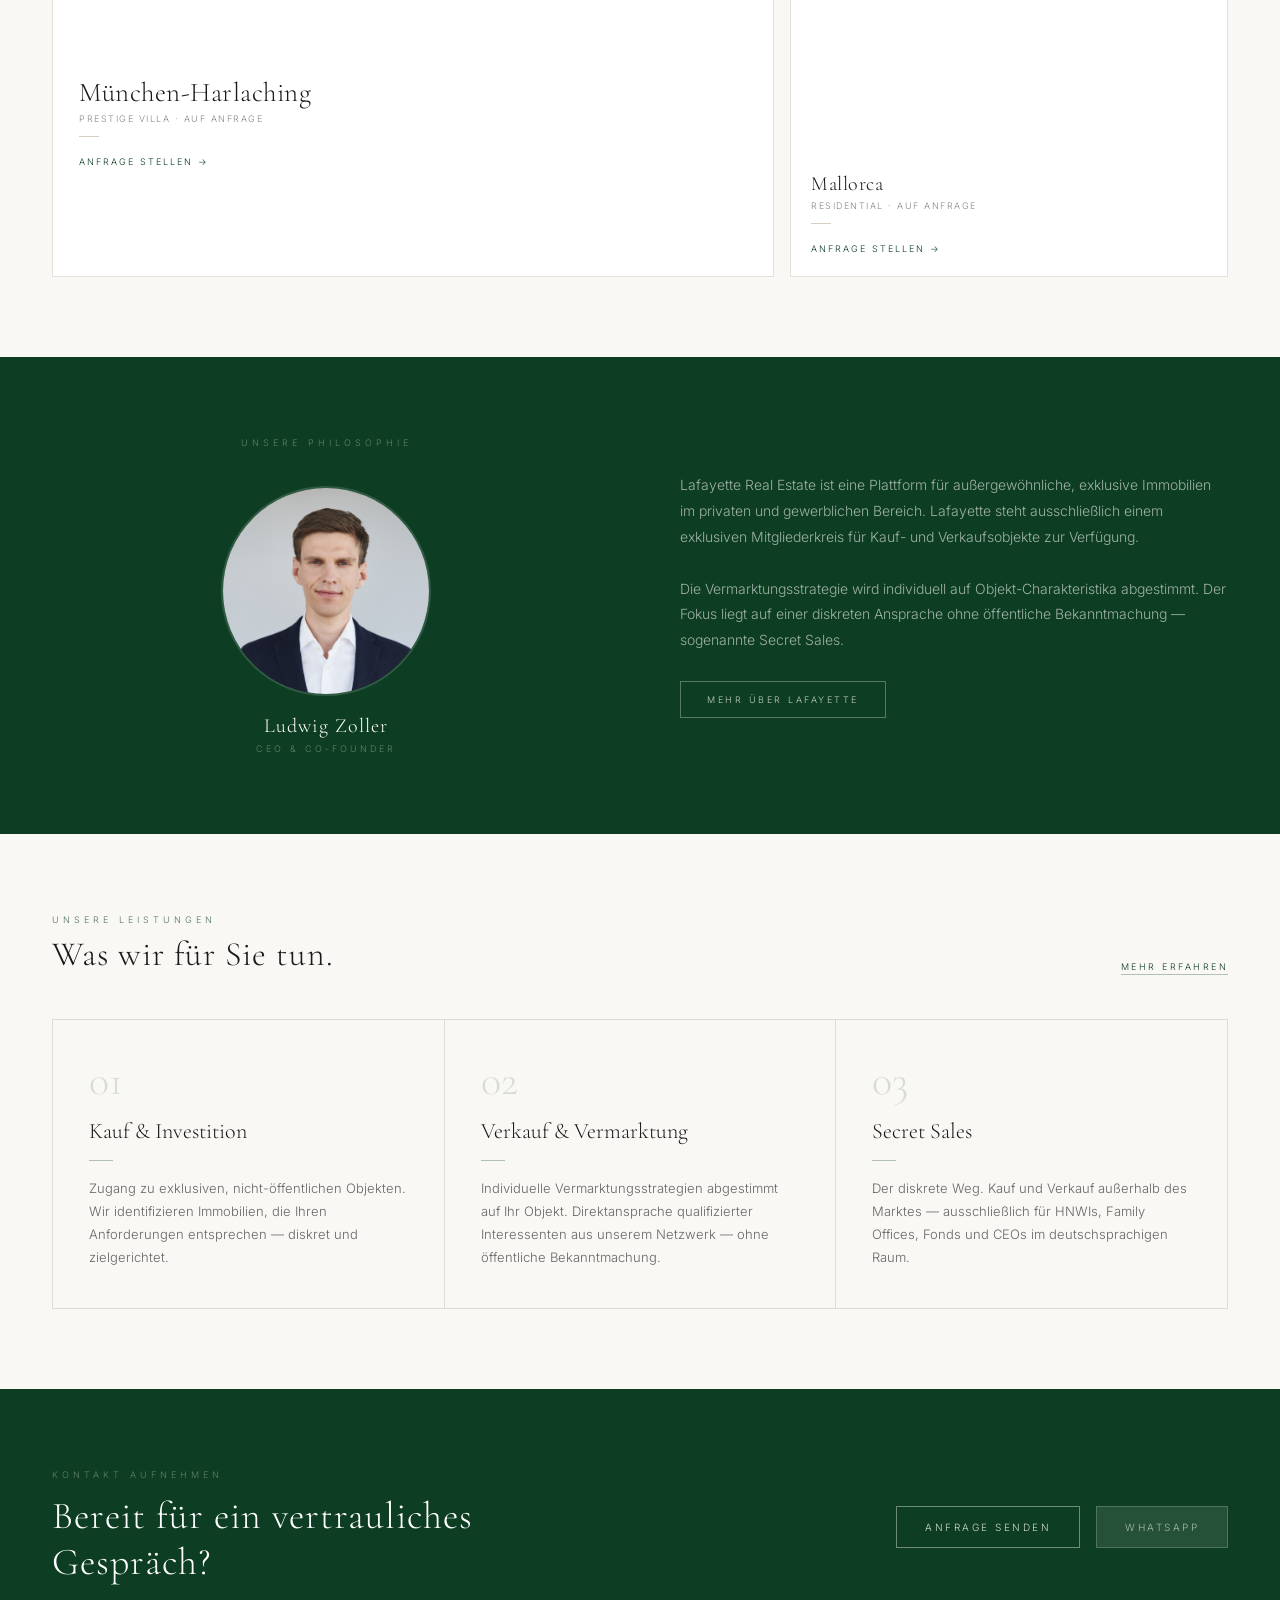
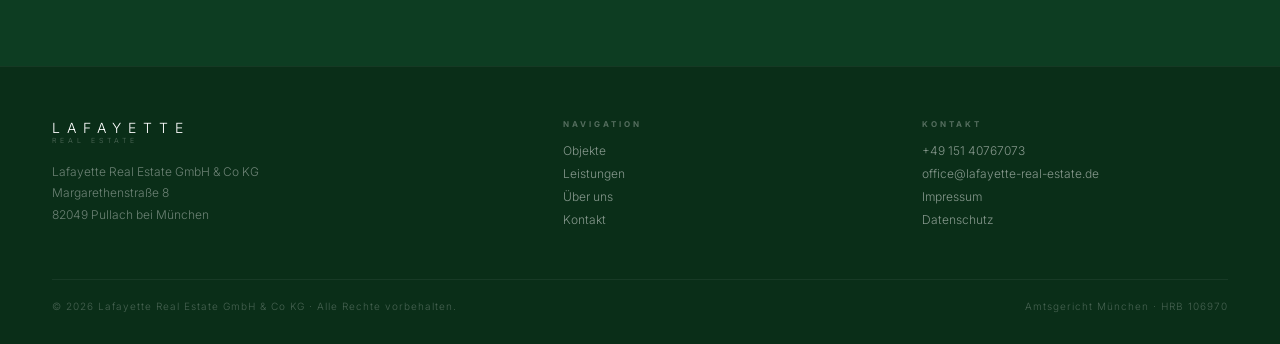
==== commit c5082829: "feat: gate contact CTAs on index and leistungen pages" ====
--- a/index.html
+++ b/index.html
@@ -47,7 +47,7 @@
         <h1 id="hero-headline" class="hero-headline">Außer&shy;gewöhn&shy;liche<br>Immo&shy;bilien.</h1>
         <div class="hero-divider"></div>
         <div class="hero-tagline">Für ein privates Netzwerk.</div>
-        <a href="kontakt.html" class="btn-ghost">Kontakt aufnehmen</a>
+        <a href="kontakt.html" class="btn-ghost" data-gate="contact">Kontakt aufnehmen</a>
       </div>
       <div class="hero-scroll">
         <div class="scroll-line"></div>
@@ -98,7 +98,7 @@
               <div class="prop-card__location">München-Harlaching</div>
               <div class="prop-card__type">Prestige Villa · Auf Anfrage</div>
               <div class="prop-card__divider"></div>
-              <a href="objekte/musterhaus.html" class="prop-card__cta">Anfrage stellen →</a>
+              <a href="objekte/musterhaus.html" class="prop-card__cta" data-gate="contact" data-property="Prestige Villa München-Harlaching">Anfrage stellen →</a>
             </div>
           </div>
         </div>
@@ -114,7 +114,7 @@
               <div class="prop-card__location">Oberhaching</div>
               <div class="prop-card__type">Mehrfamilienhaus · Auf Anfrage</div>
               <div class="prop-card__divider"></div>
-              <a href="objekte.html" class="prop-card__cta">Anfrage stellen →</a>
+              <a href="objekte.html" class="prop-card__cta" data-gate="contact" data-property="Mehrfamilienhaus Oberhaching">Anfrage stellen →</a>
             </div>
           </div>
         </div>
@@ -130,7 +130,7 @@
               <div class="prop-card__location">Mallorca</div>
               <div class="prop-card__type">Residential · Auf Anfrage</div>
               <div class="prop-card__divider"></div>
-              <a href="objekte.html" class="prop-card__cta">Anfrage stellen →</a>
+              <a href="objekte.html" class="prop-card__cta" data-gate="contact" data-property="Residential Mallorca">Anfrage stellen →</a>
             </div>
           </div>
         </div>
@@ -194,8 +194,8 @@
         <h2 class="cta-headline">Bereit für ein vertrauliches Gespräch?</h2>
       </div>
       <div class="cta-btns">
-        <a href="kontakt.html" class="cta-btn-ghost">Anfrage senden</a>
-        <a href="https://wa.me/4915140767073" class="cta-btn-wa" target="_blank" rel="noopener noreferrer">WhatsApp</a>
+        <a href="kontakt.html" class="cta-btn-ghost" data-gate="contact">Anfrage senden</a>
+        <a href="https://wa.me/4915140767073" class="cta-btn-wa" target="_blank" rel="noopener noreferrer" data-gate="contact" data-gate-follow="true">WhatsApp</a>
       </div>
     </section>
 
@@ -232,5 +232,6 @@
 
   <script src="assets/js/nav.js"></script>
   <script src="assets/js/auth.js"></script>
+  <script src="assets/js/contact-gate.js"></script>
 </body>
 </html>
--- a/assets/css/components/navbar.css
+++ b/assets/css/components/navbar.css
@@ -87,3 +87,73 @@
   justify-content: space-between;
   border-bottom: 1px solid rgba(255, 255, 255, 0.07);
 }
+
+/* ============ USER MENU (logged-in state) ============ */
+.nav-user-menu {
+  position: relative;
+  margin-left: 8px;
+}
+
+.nav-user-btn {
+  background: none;
+  border: 1px solid rgba(255, 255, 255, 0.35);
+  padding: 9px 16px;
+  font-family: var(--font-body);
+  font-size: 9px;
+  letter-spacing: 2.5px;
+  text-transform: uppercase;
+  color: rgba(255, 255, 255, 0.85);
+  cursor: pointer;
+  display: flex;
+  align-items: center;
+  gap: 7px;
+  transition: border-color var(--transition-base), background var(--transition-base);
+  white-space: nowrap;
+}
+.nav-user-btn:hover {
+  border-color: rgba(255, 255, 255, 0.65);
+  background: rgba(255, 255, 255, 0.07);
+}
+
+.nav-user-chevron {
+  font-size: 7px;
+  opacity: 0.55;
+  transition: transform var(--transition-base);
+  display: inline-block;
+}
+.nav-user-menu.open .nav-user-chevron { transform: rotate(180deg); }
+
+.nav-user-dropdown {
+  display: none;
+  position: absolute;
+  top: calc(100% + 8px);
+  right: 0;
+  min-width: 160px;
+  background: var(--color-white);
+  border: 1px solid var(--color-border);
+  z-index: 200;
+  box-shadow: 0 4px 20px rgba(0, 0, 0, 0.08);
+}
+.nav-user-menu.open .nav-user-dropdown { display: block; }
+
+.nav-user-dropdown__item {
+  display: block;
+  width: 100%;
+  padding: 13px 18px;
+  font-family: var(--font-body);
+  font-size: 9px;
+  letter-spacing: 2px;
+  text-transform: uppercase;
+  color: var(--color-charcoal);
+  text-decoration: none;
+  background: none;
+  border: none;
+  border-bottom: 1px solid var(--color-border);
+  text-align: left;
+  cursor: pointer;
+  box-sizing: border-box;
+  transition: background var(--transition-base);
+}
+.nav-user-dropdown__item:last-child { border-bottom: none; }
+.nav-user-dropdown__item:hover { background: var(--color-cream); }
+.nav-logout-btn { color: var(--color-text-muted); }
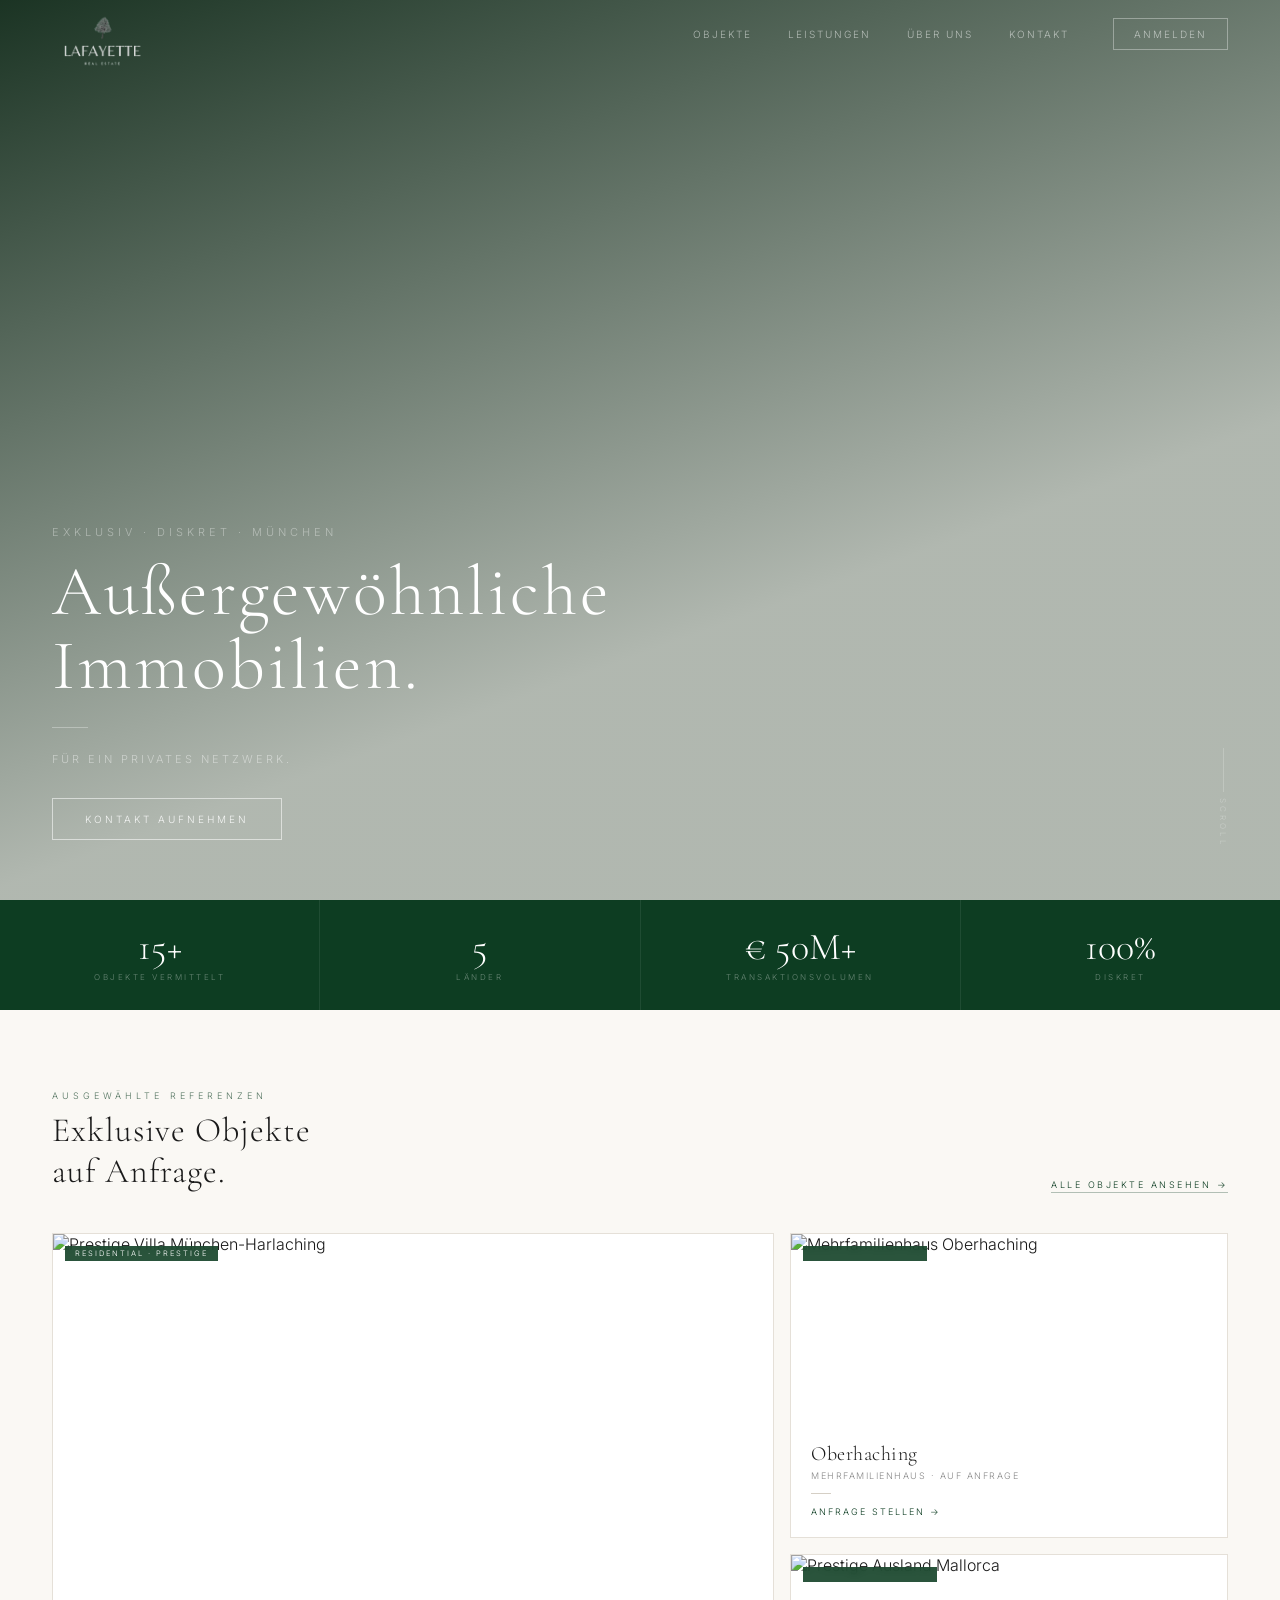
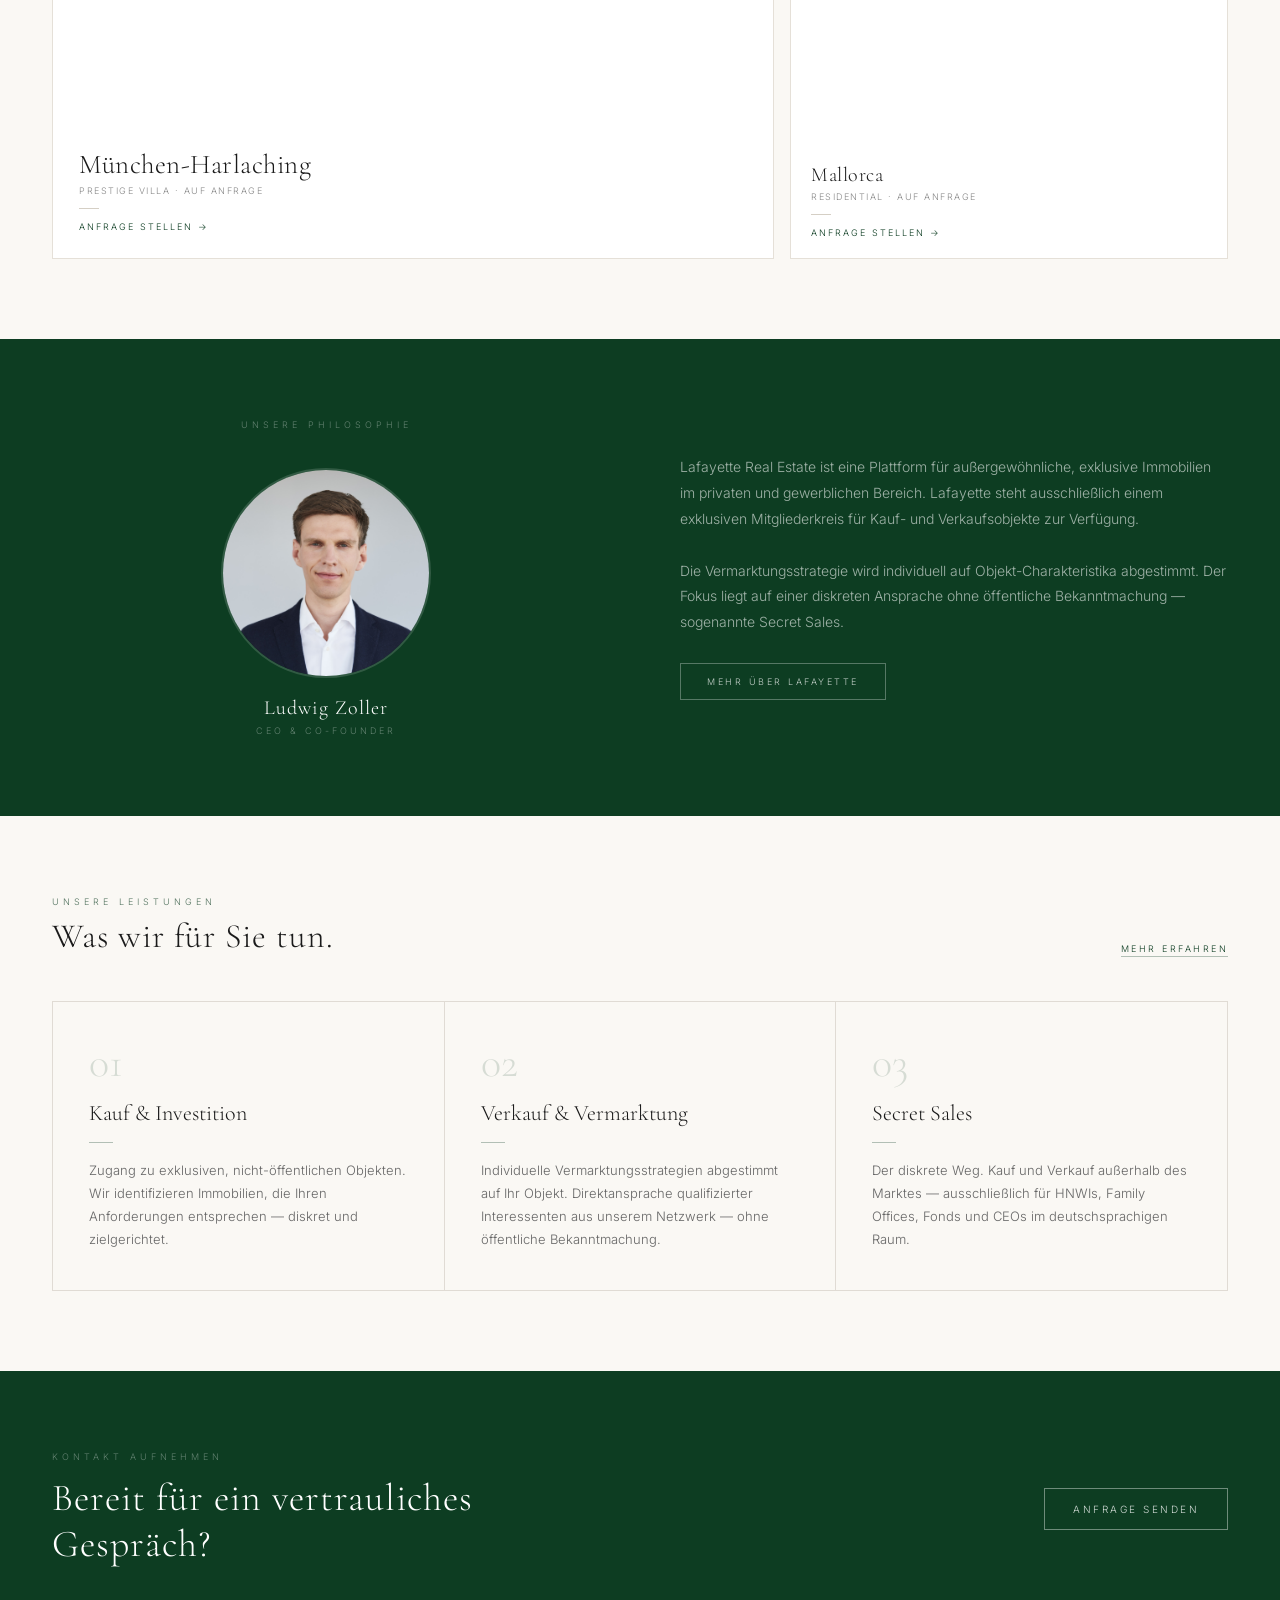
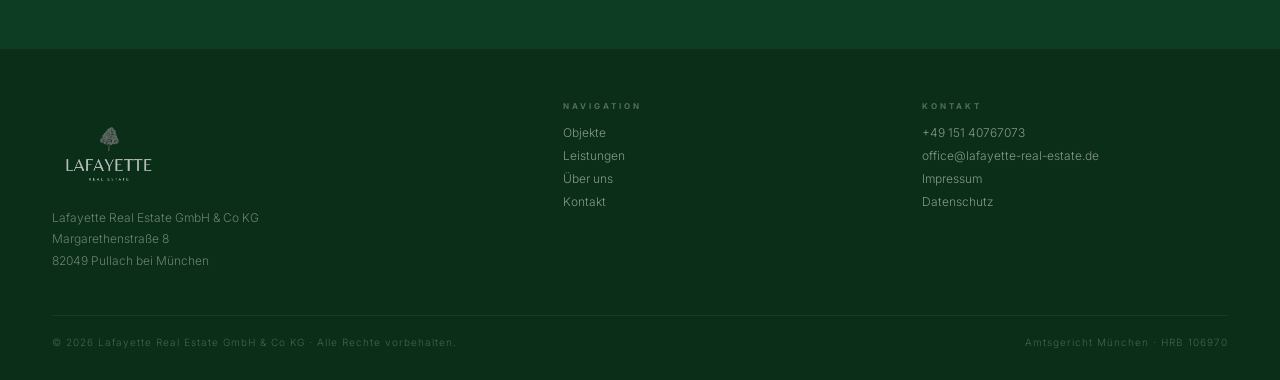
==== commit e76970ae: "seller dashboard fix" ====
--- a/index.html
+++ b/index.html
@@ -26,8 +26,7 @@
   <!-- ======= NAVBAR ======= -->
   <nav id="main-nav" aria-label="Hauptnavigation">
     <a href="index.html" class="nav-logo">
-      <div class="nav-logo__name">Lafayette</div>
-      <div class="nav-logo__sub">Real Estate</div>
+      <img src="assets/images/lafayette_logo.png" alt="Lafayette Real Estate" class="nav-logo__img">
     </a>
     <div class="nav-links">
       <a href="objekte.html">Objekte</a>
@@ -89,50 +88,56 @@
 
         <!-- Card 1: large, spanning 2 rows -->
         <div class="prop-card-wrap featured__main" data-categories="residential">
-          <div class="prop-card prop-card-main">
-            <div class="prop-card__img">
-              <img src="https://images.unsplash.com/photo-1600596542815-ffad4c1539a9?w=1000&q=85" alt="Prestige Villa München-Harlaching">
-              <div class="prop-badge">Residential · Prestige</div>
+          <a href="objekte/musterhaus.html">
+            <div class="prop-card prop-card-main">
+              <div class="prop-card__img">
+                <img src="https://images.unsplash.com/photo-1600596542815-ffad4c1539a9?w=1000&q=85" alt="Prestige Villa München-Harlaching">
+                <div class="prop-badge">Residential · Prestige</div>
+              </div>
+              <div class="prop-card__body">
+                <div class="prop-card__location">München-Harlaching</div>
+                <div class="prop-card__type">Prestige Villa · Auf Anfrage</div>
+                <div class="prop-card__divider"></div>
+                <div class="prop-card__cta">Anfrage stellen →</div>
+              </div>
             </div>
-            <div class="prop-card__body">
-              <div class="prop-card__location">München-Harlaching</div>
-              <div class="prop-card__type">Prestige Villa · Auf Anfrage</div>
-              <div class="prop-card__divider"></div>
-              <a href="objekte/musterhaus.html" class="prop-card__cta" data-gate="contact" data-property="Prestige Villa München-Harlaching">Anfrage stellen →</a>
-            </div>
-          </div>
+          </a>
         </div>
 
         <!-- Card 2: small, top right -->
         <div class="prop-card-wrap" data-categories="residential">
-          <div class="prop-card prop-card-side">
-            <div class="prop-card__img">
-              <img src="https://images.unsplash.com/photo-1613977257363-707ba9348227?w=700&q=80" alt="Mehrfamilienhaus Oberhaching">
-              <div class="prop-badge">Residential · MFH</div>
+          <a href="objekte.html">
+            <div class="prop-card prop-card-side">
+              <div class="prop-card__img">
+                <img src="https://images.unsplash.com/photo-1613977257363-707ba9348227?w=700&q=80" alt="Mehrfamilienhaus Oberhaching">
+                <div class="prop-badge">Residential · MFH</div>
+              </div>
+              <div class="prop-card__body">
+                <div class="prop-card__location">Oberhaching</div>
+                <div class="prop-card__type">Mehrfamilienhaus · Auf Anfrage</div>
+                <div class="prop-card__divider"></div>
+                <div class="prop-card__cta">Anfrage stellen →</div>
+              </div>
             </div>
-            <div class="prop-card__body">
-              <div class="prop-card__location">Oberhaching</div>
-              <div class="prop-card__type">Mehrfamilienhaus · Auf Anfrage</div>
-              <div class="prop-card__divider"></div>
-              <a href="objekte.html" class="prop-card__cta" data-gate="contact" data-property="Mehrfamilienhaus Oberhaching">Anfrage stellen →</a>
-            </div>
-          </div>
+          </a>
         </div>
 
         <!-- Card 3: small, bottom right -->
         <div class="prop-card-wrap" data-categories="ausland">
-          <div class="prop-card prop-card-side">
-            <div class="prop-card__img">
-              <img src="https://images.unsplash.com/photo-1512917774080-9991f1c4c750?w=700&q=80" alt="Prestige Ausland Mallorca">
-              <div class="prop-badge">Prestige · Ausland</div>
+          <a href="objekte.html">
+            <div class="prop-card prop-card-side">
+              <div class="prop-card__img">
+                <img src="https://images.unsplash.com/photo-1512917774080-9991f1c4c750?w=700&q=80" alt="Prestige Ausland Mallorca">
+                <div class="prop-badge">Prestige · Ausland</div>
+              </div>
+              <div class="prop-card__body">
+                <div class="prop-card__location">Mallorca</div>
+                <div class="prop-card__type">Residential · Auf Anfrage</div>
+                <div class="prop-card__divider"></div>
+                <div class="prop-card__cta">Anfrage stellen →</div>
+              </div>
             </div>
-            <div class="prop-card__body">
-              <div class="prop-card__location">Mallorca</div>
-              <div class="prop-card__type">Residential · Auf Anfrage</div>
-              <div class="prop-card__divider"></div>
-              <a href="objekte.html" class="prop-card__cta" data-gate="contact" data-property="Residential Mallorca">Anfrage stellen →</a>
-            </div>
-          </div>
+          </a>
         </div>
 
       </div>
@@ -195,7 +200,6 @@
       </div>
       <div class="cta-btns">
         <a href="kontakt.html" class="cta-btn-ghost" data-gate="contact">Anfrage senden</a>
-        <a href="https://wa.me/4915140767073" class="cta-btn-wa" target="_blank" rel="noopener noreferrer" data-gate="contact" data-gate-follow="true">WhatsApp</a>
       </div>
     </section>
 
@@ -205,8 +209,7 @@
   <footer class="site-footer">
     <div class="footer-top">
       <div class="footer-brand">
-        <div class="logo-name">Lafayette</div>
-        <div class="logo-sub">Real Estate</div>
+        <img src="assets/images/lafayette_logo.png" alt="Lafayette Real Estate" class="footer-logo__img">
         <p>Lafayette Real Estate GmbH &amp; Co KG<br>Margarethenstraße 8<br>82049 Pullach bei München</p>
       </div>
       <div class="footer-col">
--- a/assets/css/components/navbar.css
+++ b/assets/css/components/navbar.css
@@ -22,24 +22,14 @@
 
 .nav-logo {
   display: flex;
-  flex-direction: column;
-  gap: 1px;
+  align-items: center;
   text-decoration: none;
+  flex-shrink: 0;
 }
-.nav-logo__name {
-  font-family: var(--font-body);
-  font-size: 13px;
-  letter-spacing: 7px;
-  font-weight: 400;
-  color: var(--color-white);
-  text-transform: uppercase;
-}
-.nav-logo__sub {
-  font-family: var(--font-body);
-  font-size: 7px;
-  letter-spacing: 4px;
-  color: var(--color-text-faint);
-  text-transform: uppercase;
+.nav-logo__img {
+  height: 80px;
+  width: auto;
+  display: block;
 }
 
 .nav-links {
@@ -154,6 +144,10 @@
   box-sizing: border-box;
   transition: background var(--transition-base);
 }
+/* nav-links a (0-1-1) beats .nav-user-dropdown__item (0-1-0) when dropdown is inside .nav-links; this selector (0-2-0) wins */
+.nav-user-dropdown .nav-user-dropdown__item {
+  color: var(--color-charcoal);
+}
 .nav-user-dropdown__item:last-child { border-bottom: none; }
 .nav-user-dropdown__item:hover { background: var(--color-cream); }
 .nav-logout-btn { color: var(--color-text-muted); }
--- a/assets/css/components/footer.css
+++ b/assets/css/components/footer.css
@@ -12,20 +12,12 @@
   margin-bottom: 44px;
 }
 
-.footer-brand .logo-name {
-  font-family: var(--font-body);
-  font-size: 14px;
-  letter-spacing: 7px;
-  color: var(--color-white);
-  text-transform: uppercase;
-}
-.footer-brand .logo-sub {
-  font-family: var(--font-body);
-  font-size: 7px;
-  letter-spacing: 4px;
-  color: rgba(255, 255, 255, 0.3);
-  text-transform: uppercase;
+.footer-brand .footer-logo__img {
+  height: 90px;
+  width: auto;
+  display: block;
   margin-bottom: 16px;
+  opacity: 0.85;
 }
 .footer-brand p {
   font-family: var(--font-body);
--- a/assets/css/components/property-card.css
+++ b/assets/css/components/property-card.css
@@ -1,4 +1,10 @@
 /* ============ PROPERTY CARD ============ */
+
+/* Ensure anchor wrappers fill the full card block */
+.prop-card-wrap > a {
+  display: block;
+}
+
 .prop-card {
   background: var(--color-white);
   border: 1px solid var(--color-border);
@@ -73,9 +79,43 @@
 }
 
 /* Featured (home page) card size variants */
-.featured__main { grid-row: 1 / 3; }
-.prop-card-main { height: 100%; }
-.prop-card-main .prop-card__img { height: 420px; }
-.prop-card-main .prop-card__body { padding: 22px 26px 26px; }
+
+/*
+ * Strategy: take image out of normal flow with position:absolute so the
+ * spanning item contributes zero min-content to the grid row sizing algorithm.
+ * Rows are sized purely by the right-side cards, the left card fills via
+ * flex:1, and the image covers the card absolutely. Body pins to bottom.
+ */
+.featured__main {
+  grid-row: 1 / 3;
+  display: flex;
+  flex-direction: column;
+}
+.featured__main > a { display: contents; }
+
+.prop-card-main {
+  flex: 1;
+  min-height: 0;
+  position: relative;
+  overflow: hidden;
+}
+
+/* Image fills the entire card — out of flow, zero grid contribution */
+.prop-card-main .prop-card__img {
+  position: absolute;
+  inset: 0;
+  overflow: hidden;
+}
+
+/* Body pins to bottom with white background over the image */
+.prop-card-main .prop-card__body {
+  position: absolute;
+  bottom: 0;
+  left: 0;
+  right: 0;
+  padding: 22px 26px 26px;
+  background: var(--color-white);
+}
+
 .prop-card-main .prop-card__location { font-size: 27px; }
 .prop-card-side .prop-card__img { height: 190px; }
